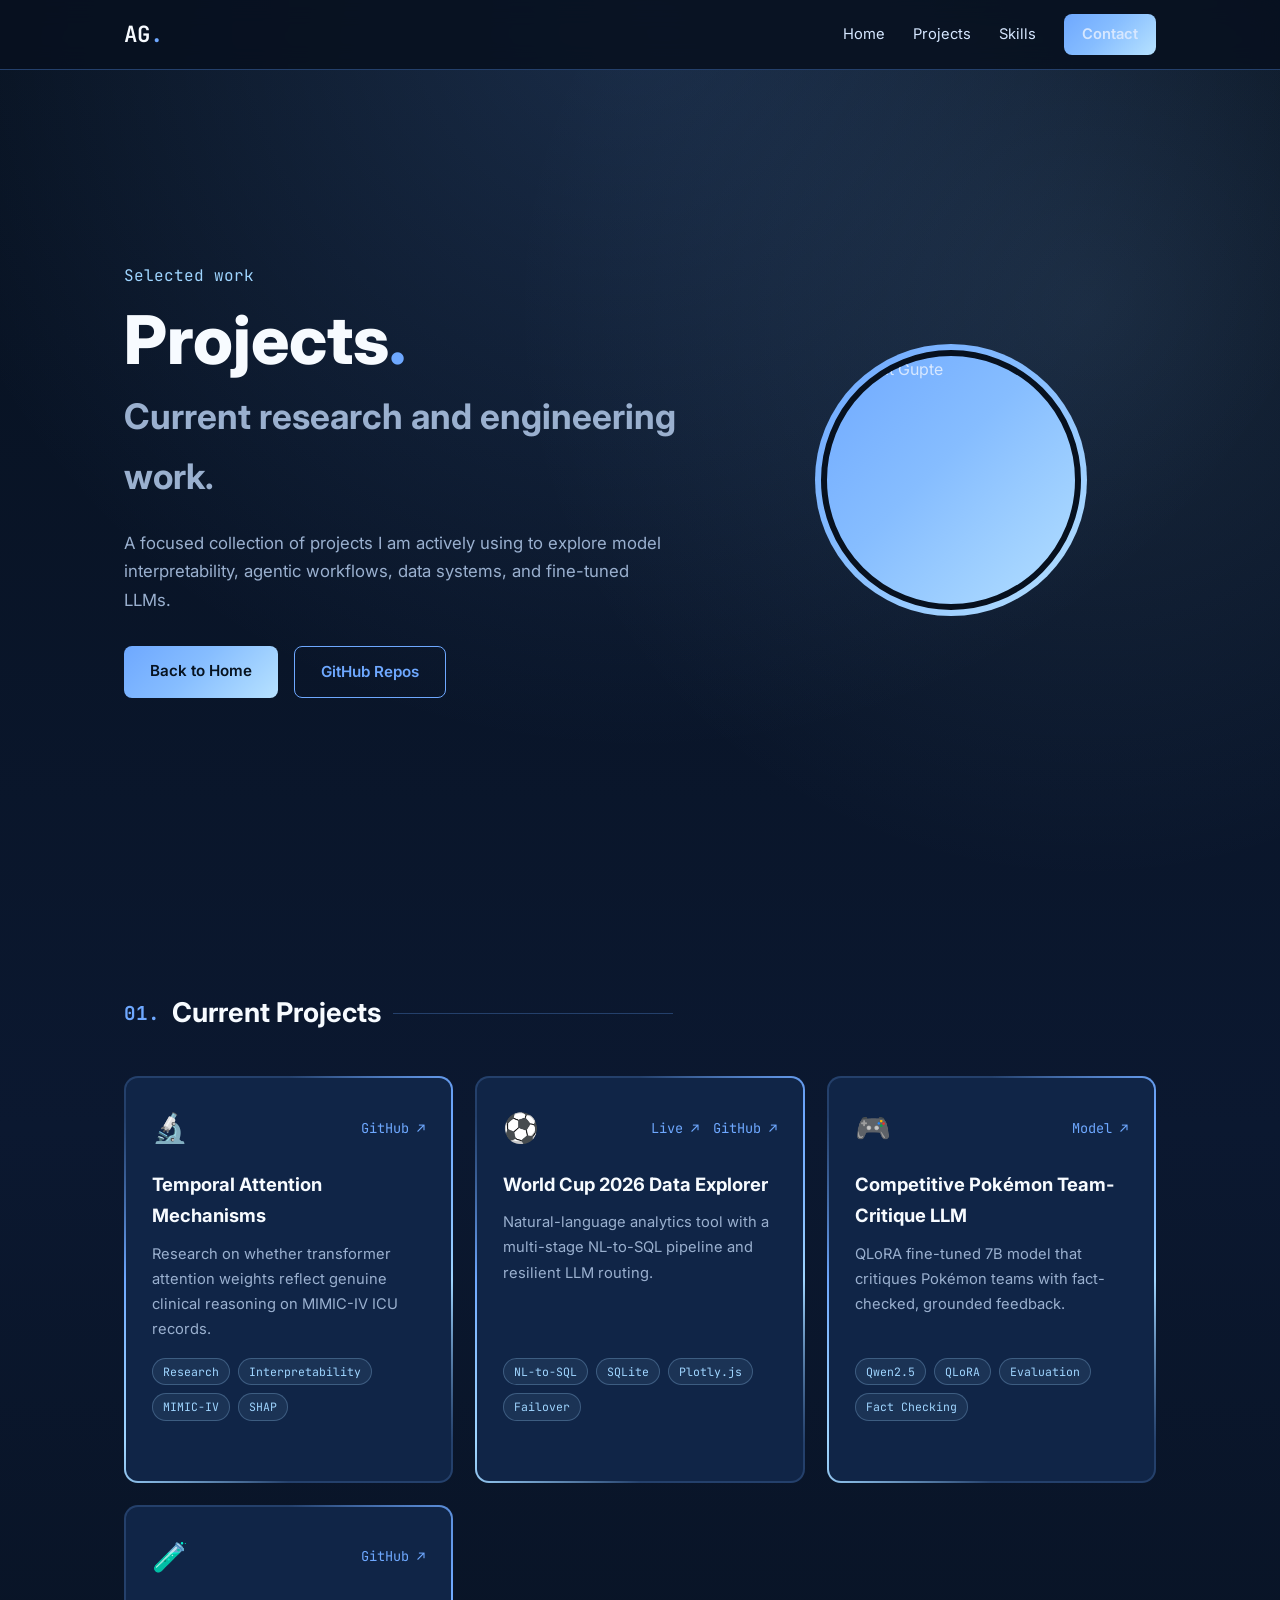
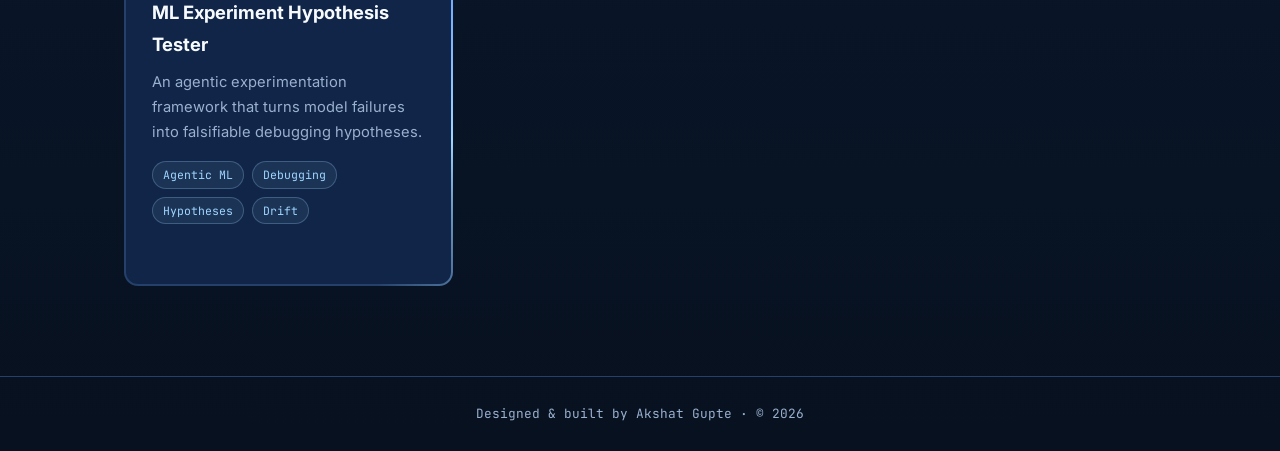
==== projects.html @ 4d01408e "update" ====
<!DOCTYPE html>
<html lang="en">
<head>
  <meta charset="UTF-8" />
  <meta name="viewport" content="width=device-width, initial-scale=1.0" />
  <title>Akshat Gupte — Projects</title>
  <meta name="description" content="Selected projects by Akshat Gupte — research, agentic systems, data exploration, and fine-tuned LLMs." />
  <link rel="preconnect" href="https://fonts.googleapis.com" />
  <link rel="preconnect" href="https://fonts.gstatic.com" crossorigin />
  <link href="https://fonts.googleapis.com/css2?family=Inter:wght@400;500;600;700;800&family=JetBrains+Mono:wght@400;600&display=swap" rel="stylesheet" />
  <link rel="stylesheet" href="styles.css" />
</head>
<body>

  <header class="nav">
    <div class="nav-inner">
      <a href="index.html" class="logo">AG<span class="accent">.</span></a>
      <nav class="nav-links">
        <a href="index.html">Home</a>
        <a href="#top">Projects</a>
        <a href="index.html#skills">Skills</a>
        <a href="index.html#contact" class="btn btn-small">Contact</a>
      </nav>
      <button class="nav-toggle" aria-label="Toggle menu">☰</button>
    </div>
  </header>

  <section class="hero" id="top">
    <div class="container hero-grid">
      <div class="hero-text">
        <p class="eyebrow">Selected work</p>
        <h1>Projects<span class="accent">.</span></h1>
        <h2 class="hero-sub">Current research and engineering work.</h2>
        <p class="hero-desc">
          A focused collection of projects I am actively using to explore model
          interpretability, agentic workflows, data systems, and fine-tuned LLMs.
        </p>
        <div class="hero-cta">
          <a href="index.html" class="btn">Back to Home</a>
          <a href="https://github.com/AkshatGupte?tab=repositories" class="btn btn-outline" target="_blank" rel="noopener">GitHub Repos</a>
        </div>
      </div>
      <div class="hero-visual">
        <div class="avatar-ring">
          <img src="https://avatars.githubusercontent.com/u/167355858?v=4" alt="Akshat Gupte" class="avatar" />
        </div>
      </div>
    </div>
  </section>

  <section class="section">
    <div class="container">
      <h2 class="section-title"><span class="accent">01.</span> Current Projects</h2>
      <div class="projects-grid">

        <article class="project-card featured" data-project="temporal" tabindex="0">
          <div class="project-top">
            <span class="folder-icon">🔬</span>
            <div class="project-links">
              <a href="https://github.com/AkshatGupte/Research_Temporal_Mechanisms" target="_blank" rel="noopener">GitHub ↗</a>
            </div>
          </div>
          <h3>Temporal Attention Mechanisms</h3>
          <p>Research on whether transformer attention weights reflect genuine clinical reasoning on MIMIC-IV ICU records.</p>
          <ul class="tags">
            <li>Research</li><li>Interpretability</li><li>MIMIC-IV</li><li>SHAP</li>
          </ul>
        </article>

        <article class="project-card featured" data-project="worldcup2026" tabindex="0">
          <div class="project-top">
            <span class="folder-icon">⚽</span>
            <div class="project-links">
              <a href="https://world-cup-data-explorer.vercel.app/" target="_blank" rel="noopener">Live ↗</a>
              <a href="https://github.com/AkshatGupte/WorldCup-DataExplorer" target="_blank" rel="noopener">GitHub ↗</a>
            </div>
          </div>
          <h3>World Cup 2026 Data Explorer</h3>
          <p>Natural-language analytics tool with a multi-stage NL-to-SQL pipeline and resilient LLM routing.</p>
          <ul class="tags">
            <li>NL-to-SQL</li><li>SQLite</li><li>Plotly.js</li><li>Failover</li>
          </ul>
        </article>

        <article class="project-card featured" data-project="pokemon" tabindex="0">
          <div class="project-top">
            <span class="folder-icon">🎮</span>
            <div class="project-links">
              <a href="https://huggingface.co/Rendred/vgc-critique-qlora" target="_blank" rel="noopener">Model ↗</a>
            </div>
          </div>
          <h3>Competitive Pokémon Team-Critique LLM</h3>
          <p>QLoRA fine-tuned 7B model that critiques Pokémon teams with fact-checked, grounded feedback.</p>
          <ul class="tags">
            <li>Qwen2.5</li><li>QLoRA</li><li>Evaluation</li><li>Fact Checking</li>
          </ul>
        </article>

        <article class="project-card" data-project="mltester" tabindex="0">
          <div class="project-top">
            <span class="folder-icon">🧪</span>
            <div class="project-links">
              <a href="https://github.com/AkshatGupte/ML-Experiment-Tester" target="_blank" rel="noopener">GitHub ↗</a>
            </div>
          </div>
          <h3>ML Experiment Hypothesis Tester</h3>
          <p>An agentic experimentation framework that turns model failures into falsifiable debugging hypotheses.</p>
          <ul class="tags">
            <li>Agentic ML</li><li>Debugging</li><li>Hypotheses</li><li>Drift</li>
          </ul>
        </article>

      </div>
    </div>
  </section>

  <div class="modal-overlay" id="project-modal" hidden>
    <div class="modal" role="dialog" aria-modal="true" aria-labelledby="modal-title">
      <button class="modal-close" aria-label="Close">&times;</button>
      <div class="modal-header">
        <span class="modal-icon"></span>
        <h3 id="modal-title" class="modal-title"></h3>
      </div>
      <p class="modal-desc"></p>
      <h4 class="modal-subhead">Key Highlights</h4>
      <ul class="modal-features"></ul>
      <ul class="tags modal-tags"></ul>
      <div class="modal-actions"></div>
    </div>
  </div>

  <footer class="footer">
    <p>Designed &amp; built by Akshat Gupte · © <span id="year"></span></p>
  </footer>

  <script src="script.js"></script>
</body>
</html>
---- styles.css ----
/* ===== Base ===== */
:root {
  --bg: #07111f;
  --bg-alt: #0c1a33;
  --card: #102547;
  --border: #24406b;
  --text: #d6e7ff;
  --text-dim: #9ab0cf;
  --heading: #f7fbff;
  --accent: #6ea8ff;
  --accent-2: #9fd5ff;
  --grad: linear-gradient(135deg, #6ea8ff 0%, #86bdff 45%, #b7e2ff 100%);
  --mono: "JetBrains Mono", monospace;
}

* { margin: 0; padding: 0; box-sizing: border-box; }

html { scroll-behavior: smooth; }

body {
  font-family: "Inter", system-ui, sans-serif;
  background:
    radial-gradient(circle at top, rgba(110, 168, 255, 0.18), transparent 35%),
    radial-gradient(circle at 85% 15%, rgba(159, 213, 255, 0.1), transparent 28%),
    linear-gradient(180deg, #07111f 0%, #0b1830 55%, #07111f 100%);
  color: var(--text);
  line-height: 1.7;
  -webkit-font-smoothing: antialiased;
}

.container { max-width: 1080px; margin: 0 auto; padding: 0 24px; }
.accent { color: var(--accent); }
.center { text-align: center; margin-top: 40px; }
a { color: var(--accent); text-decoration: none; }

/* ===== Nav ===== */
.nav {
  position: fixed; top: 0; left: 0; right: 0; z-index: 100;
  background: rgba(7, 17, 31, 0.88);
  backdrop-filter: blur(12px);
  border-bottom: 1px solid var(--border);
}
.nav-inner {
  max-width: 1080px; margin: 0 auto; padding: 14px 24px;
  display: flex; align-items: center; justify-content: space-between;
}
.logo {
  font-family: var(--mono); font-weight: 600; font-size: 1.4rem;
  color: var(--heading);
}
.nav-links { display: flex; align-items: center; gap: 28px; }
.nav-links a { color: var(--text); font-size: 0.92rem; transition: color .2s; }
.nav-links a:hover { color: var(--accent); }
.nav-toggle { display: none; background: none; border: none; color: var(--heading); font-size: 1.5rem; cursor: pointer; }

/* ===== Buttons ===== */
.btn {
  display: inline-block; padding: 12px 26px; border-radius: 8px;
  background: var(--grad); color: #06121f; font-weight: 600; font-size: 0.95rem;
  transition: transform .2s, box-shadow .2s;
}
.btn:hover { transform: translateY(-2px); box-shadow: 0 8px 24px rgba(79, 140, 255, 0.35); }
.btn-outline { background: transparent; border: 1.5px solid var(--accent); color: var(--accent); }
.btn-outline:hover { box-shadow: 0 8px 24px rgba(79, 140, 255, 0.2); }
.btn-small { padding: 8px 18px !important; font-size: 0.85rem; }
.btn-big { padding: 15px 40px; font-size: 1.05rem; }

/* ===== Hero ===== */
.hero { min-height: 100vh; display: flex; align-items: center; padding: 120px 0 60px; }
.hero-grid {
  display: grid; grid-template-columns: 1.4fr 1fr; gap: 48px; align-items: center;
}
.eyebrow { font-family: var(--mono); color: var(--accent-2); margin-bottom: 14px; }
.hero h1 {
  font-size: clamp(2.6rem, 6vw, 4.2rem); font-weight: 800; color: var(--heading);
  line-height: 1.1;
}
.hero-sub {
  font-size: clamp(1.4rem, 3.5vw, 2.2rem); font-weight: 700; color: var(--text-dim);
  margin: 10px 0 22px;
}
.hero-desc { max-width: 540px; color: var(--text-dim); font-size: 1.05rem; }
.hero-cta { display: flex; gap: 16px; margin-top: 32px; flex-wrap: wrap; }
.hero-socials { display: flex; gap: 20px; margin-top: 34px; align-items: center; }
.hero-socials a { color: var(--text-dim); transition: color .2s, transform .2s; }
.hero-socials a:hover { color: var(--accent); transform: translateY(-2px); }

.hero-visual { display: flex; justify-content: center; }
.avatar-ring {
  padding: 6px; border-radius: 50%; background: var(--grad);
  animation: float 5s ease-in-out infinite;
}
.avatar {
  width: 260px; height: 260px; border-radius: 50%; display: block;
  border: 6px solid var(--bg); object-fit: cover;
}
@keyframes float {
  0%, 100% { transform: translateY(0); }
  50% { transform: translateY(-12px); }
}

/* ===== Sections ===== */
.section { padding: 90px 0; }
.section-title {
  font-size: 1.7rem; font-weight: 700; color: var(--heading);
  display: flex; align-items: center; gap: 12px; margin-bottom: 40px;
}
.section-title .accent { font-family: var(--mono); font-size: 1.2rem; }
.section-title::after {
  content: ""; flex: 1; max-width: 280px; height: 1px; background: var(--border);
}
.section-title.centered { justify-content: center; }
.section-title.centered::after { display: none; }

/* ===== About ===== */
.about-text { max-width: 680px; }
.about-text p { margin-bottom: 16px; }
.tech-list {
  display: grid; grid-template-columns: repeat(2, 1fr); gap: 8px;
  list-style: none; margin-top: 10px; font-family: var(--mono); font-size: 0.88rem;
}
.tech-list li::before { content: "▹ "; color: var(--accent-2); }
/* Animated rotating gradient borders for all boxes */
@property --angle {
  syntax: "<angle>";
  initial-value: 0deg;
  inherits: false;
}

.project-card, .skill-group, .stat-card, .modal {
  border: 2px solid transparent;
  background:
    /* card surface */
    linear-gradient(var(--card), var(--card)) padding-box,
    /* rotating gradient "comet" */
    conic-gradient(from var(--angle),
      transparent 0deg,
      var(--accent) 55deg,
      var(--accent-2) 105deg,
      transparent 155deg) border-box,
    /* dim base border underneath the comet */
    linear-gradient(var(--border), var(--border)) border-box;
  animation: border-spin 5s linear infinite;
}

@keyframes border-spin {
  to { --angle: 360deg; }
}

/* Desynchronize the comets so cards don't rotate in lockstep */
.projects-grid > :nth-child(3n+2), .skills-grid > :nth-child(2), .stats-grid > :nth-child(2) { animation-delay: -1.7s; }
.projects-grid > :nth-child(3n), .skills-grid > :nth-child(3), .stats-grid > :nth-child(3) { animation-delay: -3.4s; }
.projects-grid > :nth-child(4n+1) { animation-delay: -2.5s; }
.stats-grid > :nth-child(4) { animation-delay: -4.2s; }

@media (prefers-reduced-motion: reduce) {
  .project-card, .skill-group, .stat-card, .modal { animation: none; }
}

/* ===== Projects ===== */
.projects-grid {
  display: grid; grid-template-columns: repeat(auto-fill, minmax(300px, 1fr)); gap: 22px;
}
.project-card {
  border-radius: 14px;
  padding: 26px; display: flex; flex-direction: column;
  transition: transform .25s, box-shadow .25s, background .25s;
  cursor: pointer;
}
.project-card:hover, .project-card:focus-visible {
  transform: translateY(-6px);
  box-shadow: 0 16px 40px rgba(0, 0, 0, 0.42), 0 0 24px rgba(110, 168, 255, 0.24);
  animation-duration: 1.6s; /* comet speeds up on hover */
  outline: none;
}
.project-card:active { transform: translateY(-2px) scale(0.97); transition-duration: .1s; }
.project-card::after {
  content: "Click for details →";
  font-family: var(--mono); font-size: 0.72rem; color: var(--accent);
  margin-top: 14px; opacity: 0; transform: translateY(4px);
  transition: opacity .25s, transform .25s;
}
.project-card:hover::after, .project-card:focus-visible::after { opacity: 1; transform: none; }
/* Featured cards get twin comets chasing each other */
.project-card.featured {
  background:
    linear-gradient(var(--card), var(--card)) padding-box,
    conic-gradient(from var(--angle),
      transparent 0deg,
      var(--accent) 45deg,
      var(--accent-2) 90deg,
      transparent 135deg,
      transparent 180deg,
      var(--accent-2) 225deg,
      var(--accent) 270deg,
      transparent 315deg) border-box,
    linear-gradient(var(--border), var(--border)) border-box;
}
.project-top { display: flex; justify-content: space-between; align-items: center; margin-bottom: 16px; }
.folder-icon { font-size: 1.8rem; }
.project-links { display: flex; gap: 14px; font-size: 0.85rem; font-family: var(--mono); }
.project-card h3 { color: var(--heading); font-size: 1.15rem; margin-bottom: 10px; }
.project-card p { font-size: 0.92rem; color: var(--text-dim); flex: 1; }

.tags {
  list-style: none; display: flex; flex-wrap: wrap; gap: 8px; margin-top: 16px;
}
.tags li {
  font-family: var(--mono); font-size: 0.72rem; color: var(--accent-2);
  background: rgba(159, 213, 255, 0.08); border: 1px solid rgba(159, 213, 255, 0.26);
  padding: 3px 10px; border-radius: 999px;
}
.tags.big li { font-size: 0.82rem; padding: 5px 14px; }

/* ===== Skills ===== */
.skills-grid { display: grid; grid-template-columns: repeat(auto-fit, minmax(280px, 1fr)); gap: 22px; }
.skill-group { border-radius: 14px; padding: 26px; }
.skill-group h3 { color: var(--heading); margin-bottom: 16px; font-size: 1.05rem; }

/* ===== Stats ===== */
.stats-grid { display: grid; grid-template-columns: repeat(auto-fit, minmax(200px, 1fr)); gap: 22px; }
.stat-card {
  border-radius: 14px;
  padding: 34px 20px; text-align: center; display: flex; flex-direction: column; gap: 6px;
}
.stat-num {
  font-family: var(--mono); font-size: 2.6rem; font-weight: 600;
  background: var(--grad); -webkit-background-clip: text; background-clip: text; color: transparent;
}
.stat-label { color: var(--text-dim); font-size: 0.9rem; }

/* ===== Contact / Footer ===== */
.contact-desc { max-width: 520px; margin: 0 auto 34px; color: var(--text-dim); }
.contact-socials { justify-content: center; margin-top: 30px; color: var(--text-dim); }
.footer {
  border-top: 1px solid var(--border); padding: 26px; text-align: center;
  font-family: var(--mono); font-size: 0.8rem; color: var(--text-dim);
}

/* ===== Project Modal ===== */
.modal-overlay {
  position: fixed; inset: 0; z-index: 200;
  display: flex; align-items: center; justify-content: center;
  background: rgba(4, 12, 25, 0.78); backdrop-filter: blur(6px);
  padding: 24px;
  animation: overlay-in .25s ease;
}
.modal-overlay[hidden] { display: none; }
.modal-overlay.closing { animation: overlay-out .2s ease forwards; }

.modal {
  position: relative; border-radius: 18px;
  max-width: 640px; width: 100%; max-height: 85vh; overflow-y: auto;
  padding: 36px;
  box-shadow: 0 30px 80px rgba(0, 0, 0, 0.6);
  animation: modal-in .35s cubic-bezier(0.22, 1.2, 0.36, 1), border-spin 5s linear infinite;
}
.modal-overlay.closing .modal { animation: modal-out .2s ease forwards, border-spin 5s linear infinite; }

@keyframes overlay-in { from { opacity: 0; } to { opacity: 1; } }
@keyframes overlay-out { from { opacity: 1; } to { opacity: 0; } }
@keyframes modal-in {
  from { opacity: 0; transform: translateY(36px) scale(0.94); }
  to { opacity: 1; transform: none; }
}
@keyframes modal-out {
  from { opacity: 1; transform: none; }
  to { opacity: 0; transform: translateY(24px) scale(0.96); }
}

.modal-close {
  position: absolute; top: 16px; right: 18px;
  background: none; border: none; color: var(--text-dim);
  font-size: 1.9rem; line-height: 1; cursor: pointer;
  transition: color .2s, transform .2s;
}
.modal-close:hover { color: var(--heading); transform: rotate(90deg); }

.modal-header { display: flex; align-items: center; gap: 16px; margin-bottom: 18px; }
.modal-icon { font-size: 2.4rem; }
.modal-title { color: var(--heading); font-size: 1.5rem; }
.modal-desc { color: var(--text); margin-bottom: 20px; }
.modal-subhead {
  color: var(--heading); font-size: 0.95rem; margin-bottom: 10px;
  font-family: var(--mono);
}
.modal-features { list-style: none; margin-bottom: 22px; }
.modal-features li { padding: 5px 0; font-size: 0.93rem; color: var(--text-dim); }
.modal-features li::before { content: "▹ "; color: var(--accent-2); }
.modal-tags { margin: 0 0 26px; }
.modal-actions { display: flex; gap: 14px; flex-wrap: wrap; }

body.modal-open { overflow: hidden; }

/* ===== Reveal animation ===== */
.reveal { opacity: 0; transform: translateY(28px); transition: opacity .6s ease, transform .6s ease; }
.reveal.visible { opacity: 1; transform: none; }

/* ===== Responsive ===== */
@media (max-width: 860px) {
  .hero-grid { grid-template-columns: 1fr; text-align: center; }
  .hero-visual { order: -1; }
  .avatar { width: 180px; height: 180px; }
  .hero-desc { margin: 0 auto; }
  .hero-cta, .hero-socials { justify-content: center; }
  .nav-links {
    display: none; position: absolute; top: 100%; left: 0; right: 0;
    flex-direction: column; background: var(--bg-alt); padding: 20px;
    border-bottom: 1px solid var(--border);
  }
  .nav-links.open { display: flex; }
  .nav-toggle { display: block; }
}
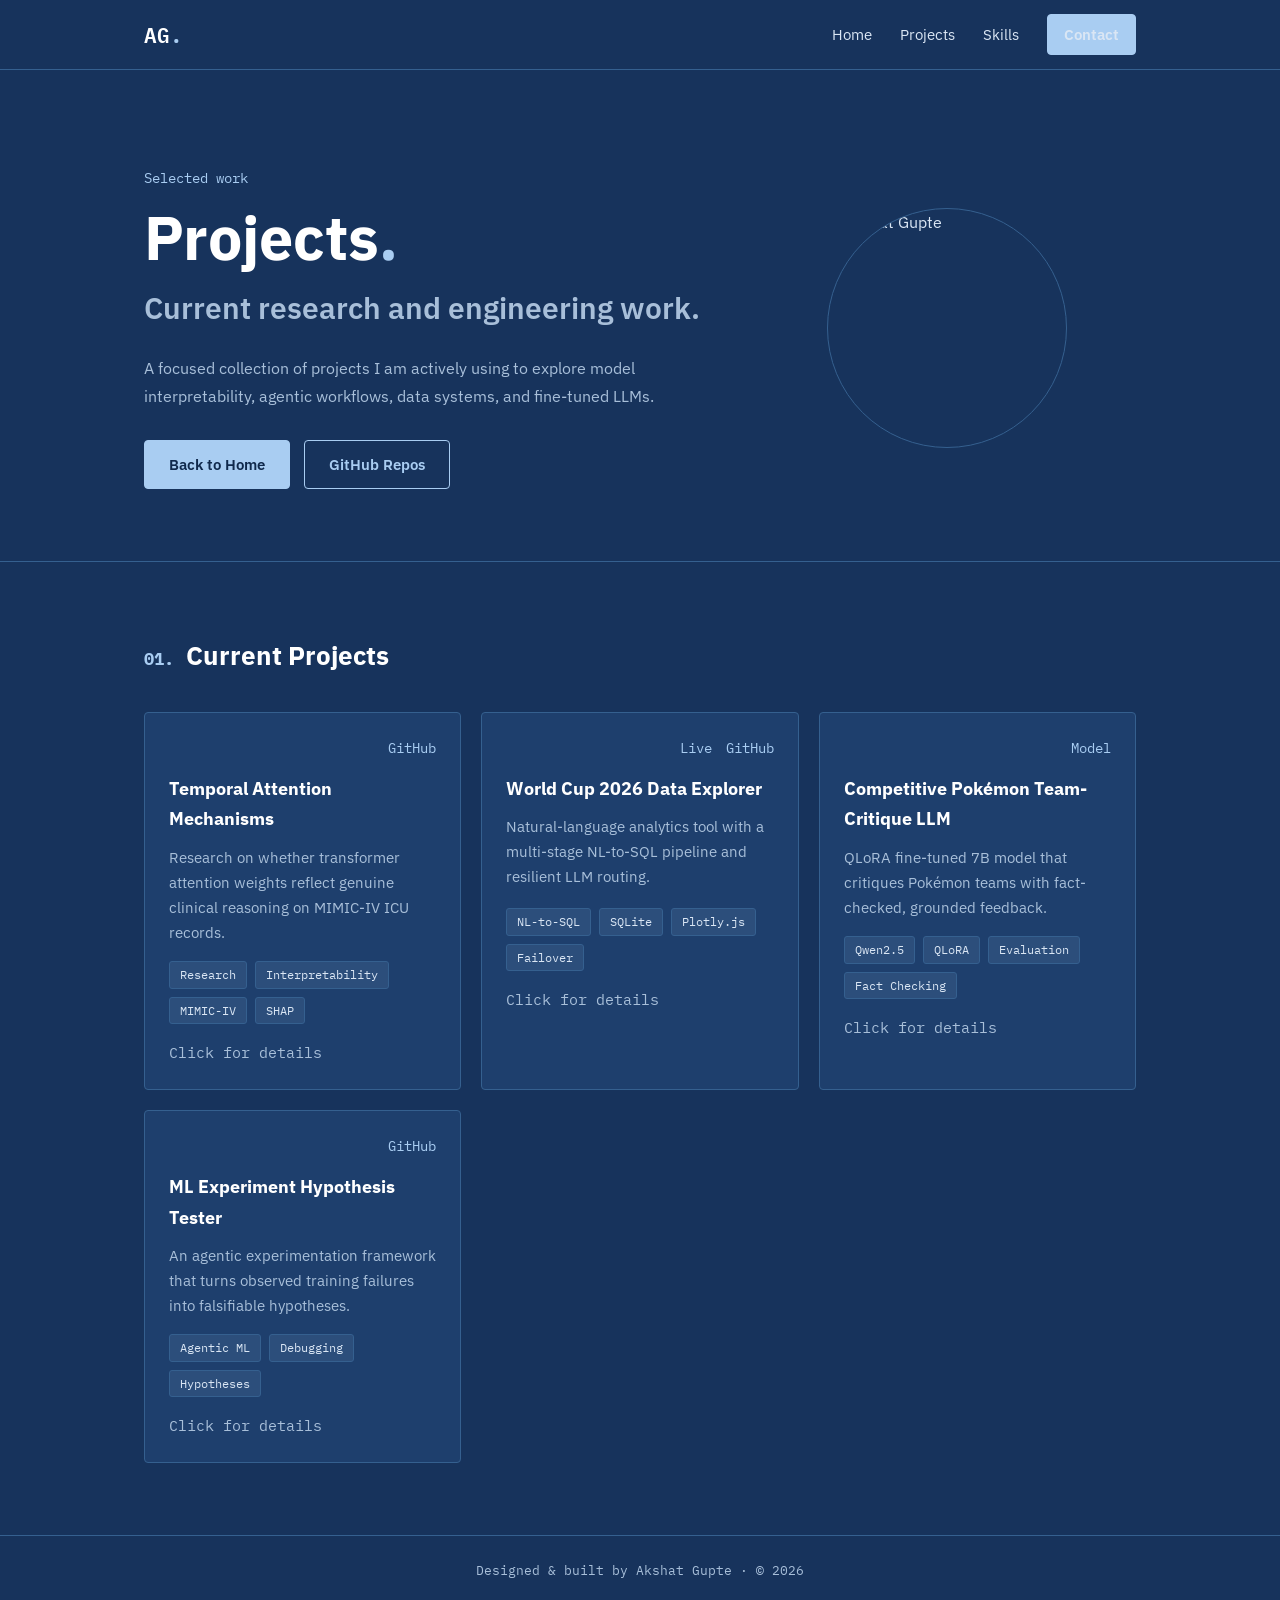
==== commit 527c2692: "update" ====
--- a/projects.html
+++ b/projects.html
@@ -3,11 +3,11 @@
 <head>
   <meta charset="UTF-8" />
   <meta name="viewport" content="width=device-width, initial-scale=1.0" />
-  <title>Akshat Gupte — Projects</title>
-  <meta name="description" content="Selected projects by Akshat Gupte — research, agentic systems, data exploration, and fine-tuned LLMs." />
+  <title>Akshat Gupte | Projects</title>
+  <meta name="description" content="Selected projects by Akshat Gupte, covering interpretability research, agentic systems, data exploration, and fine-tuned LLMs." />
   <link rel="preconnect" href="https://fonts.googleapis.com" />
   <link rel="preconnect" href="https://fonts.gstatic.com" crossorigin />
-  <link href="https://fonts.googleapis.com/css2?family=Inter:wght@400;500;600;700;800&family=JetBrains+Mono:wght@400;600&display=swap" rel="stylesheet" />
+  <link href="https://fonts.googleapis.com/css2?family=IBM+Plex+Sans:wght@400;500;600;700&family=IBM+Plex+Mono:wght@400;600&display=swap" rel="stylesheet" />
   <link rel="stylesheet" href="styles.css" />
 </head>
 <body>
@@ -41,9 +41,7 @@
         </div>
       </div>
       <div class="hero-visual">
-        <div class="avatar-ring">
-          <img src="https://avatars.githubusercontent.com/u/167355858?v=4" alt="Akshat Gupte" class="avatar" />
-        </div>
+        <img src="https://avatars.githubusercontent.com/u/167355858?v=4" alt="Akshat Gupte" class="avatar" />
       </div>
     </div>
   </section>
@@ -53,11 +51,10 @@
       <h2 class="section-title"><span class="accent">01.</span> Current Projects</h2>
       <div class="projects-grid">
 
-        <article class="project-card featured" data-project="temporal" tabindex="0">
+        <article class="project-card" data-project="temporal" tabindex="0">
           <div class="project-top">
-            <span class="folder-icon">🔬</span>
             <div class="project-links">
-              <a href="https://github.com/AkshatGupte/Research_Temporal_Mechanisms" target="_blank" rel="noopener">GitHub ↗</a>
+              <a href="https://github.com/AkshatGupte/Research_Temporal_Mechanisms" target="_blank" rel="noopener">GitHub</a>
             </div>
           </div>
           <h3>Temporal Attention Mechanisms</h3>
@@ -65,14 +62,14 @@
           <ul class="tags">
             <li>Research</li><li>Interpretability</li><li>MIMIC-IV</li><li>SHAP</li>
           </ul>
+          <p class="card-hint">Click for details</p>
         </article>
 
-        <article class="project-card featured" data-project="worldcup2026" tabindex="0">
+        <article class="project-card" data-project="worldcup2026" tabindex="0">
           <div class="project-top">
-            <span class="folder-icon">⚽</span>
             <div class="project-links">
-              <a href="https://world-cup-data-explorer.vercel.app/" target="_blank" rel="noopener">Live ↗</a>
-              <a href="https://github.com/AkshatGupte/WorldCup-DataExplorer" target="_blank" rel="noopener">GitHub ↗</a>
+              <a href="https://world-cup-data-explorer.vercel.app/" target="_blank" rel="noopener">Live</a>
+              <a href="https://github.com/AkshatGupte/WorldCup-DataExplorer" target="_blank" rel="noopener">GitHub</a>
             </div>
           </div>
           <h3>World Cup 2026 Data Explorer</h3>
@@ -80,13 +77,13 @@
           <ul class="tags">
             <li>NL-to-SQL</li><li>SQLite</li><li>Plotly.js</li><li>Failover</li>
           </ul>
+          <p class="card-hint">Click for details</p>
         </article>
 
-        <article class="project-card featured" data-project="pokemon" tabindex="0">
+        <article class="project-card" data-project="pokemon" tabindex="0">
           <div class="project-top">
-            <span class="folder-icon">🎮</span>
             <div class="project-links">
-              <a href="https://huggingface.co/Rendred/vgc-critique-qlora" target="_blank" rel="noopener">Model ↗</a>
+              <a href="https://huggingface.co/Rendred/vgc-critique-qlora" target="_blank" rel="noopener">Model</a>
             </div>
           </div>
           <h3>Competitive Pokémon Team-Critique LLM</h3>
@@ -94,20 +91,21 @@
           <ul class="tags">
             <li>Qwen2.5</li><li>QLoRA</li><li>Evaluation</li><li>Fact Checking</li>
           </ul>
+          <p class="card-hint">Click for details</p>
         </article>
 
         <article class="project-card" data-project="mltester" tabindex="0">
           <div class="project-top">
-            <span class="folder-icon">🧪</span>
             <div class="project-links">
-              <a href="https://github.com/AkshatGupte/ML-Experiment-Tester" target="_blank" rel="noopener">GitHub ↗</a>
+              <a href="https://github.com/AkshatGupte/ML-Experiment-Tester" target="_blank" rel="noopener">GitHub</a>
             </div>
           </div>
           <h3>ML Experiment Hypothesis Tester</h3>
-          <p>An agentic experimentation framework that turns model failures into falsifiable debugging hypotheses.</p>
+          <p>An agentic experimentation framework that turns observed training failures into falsifiable hypotheses.</p>
           <ul class="tags">
-            <li>Agentic ML</li><li>Debugging</li><li>Hypotheses</li><li>Drift</li>
+            <li>Agentic ML</li><li>Debugging</li><li>Hypotheses</li>
           </ul>
+          <p class="card-hint">Click for details</p>
         </article>
 
       </div>
@@ -117,10 +115,7 @@
   <div class="modal-overlay" id="project-modal" hidden>
     <div class="modal" role="dialog" aria-modal="true" aria-labelledby="modal-title">
       <button class="modal-close" aria-label="Close">&times;</button>
-      <div class="modal-header">
-        <span class="modal-icon"></span>
-        <h3 id="modal-title" class="modal-title"></h3>
-      </div>
+      <h3 id="modal-title" class="modal-title"></h3>
       <p class="modal-desc"></p>
       <h4 class="modal-subhead">Key Highlights</h4>
       <ul class="modal-features"></ul>
--- a/styles.css
+++ b/styles.css
@@ -1,116 +1,97 @@
 /* ===== Base ===== */
 :root {
-  --bg: #07111f;
-  --bg-alt: #0c1a33;
-  --card: #102547;
-  --border: #24406b;
-  --text: #d6e7ff;
-  --text-dim: #9ab0cf;
-  --heading: #f7fbff;
-  --accent: #6ea8ff;
-  --accent-2: #9fd5ff;
-  --grad: linear-gradient(135deg, #6ea8ff 0%, #86bdff 45%, #b7e2ff 100%);
-  --mono: "JetBrains Mono", monospace;
+  --bg: #17335c;
+  --bg-alt: #1b3a68;
+  --card: #1e3f6d;
+  --border: #35608f;
+  --text: #dae6f4;
+  --text-dim: #a8bfd9;
+  --heading: #ffffff;
+  --accent: #a9cdf2;
+  --mono: "IBM Plex Mono", monospace;
 }
 
 * { margin: 0; padding: 0; box-sizing: border-box; }
 
-html { scroll-behavior: smooth; }
-
 body {
-  font-family: "Inter", system-ui, sans-serif;
-  background:
-    radial-gradient(circle at top, rgba(110, 168, 255, 0.18), transparent 35%),
-    radial-gradient(circle at 85% 15%, rgba(159, 213, 255, 0.1), transparent 28%),
-    linear-gradient(180deg, #07111f 0%, #0b1830 55%, #07111f 100%);
+  font-family: "IBM Plex Sans", system-ui, sans-serif;
+  background: var(--bg);
   color: var(--text);
   line-height: 1.7;
   -webkit-font-smoothing: antialiased;
 }
 
-.container { max-width: 1080px; margin: 0 auto; padding: 0 24px; }
+.container { max-width: 1040px; margin: 0 auto; padding: 0 24px; }
 .accent { color: var(--accent); }
 .center { text-align: center; margin-top: 40px; }
 a { color: var(--accent); text-decoration: none; }
+a:hover { text-decoration: underline; }
 
 /* ===== Nav ===== */
 .nav {
-  position: fixed; top: 0; left: 0; right: 0; z-index: 100;
-  background: rgba(7, 17, 31, 0.88);
-  backdrop-filter: blur(12px);
+  position: sticky; top: 0; z-index: 100;
+  background: var(--bg);
   border-bottom: 1px solid var(--border);
 }
 .nav-inner {
-  max-width: 1080px; margin: 0 auto; padding: 14px 24px;
+  max-width: 1040px; margin: 0 auto; padding: 14px 24px;
   display: flex; align-items: center; justify-content: space-between;
 }
 .logo {
-  font-family: var(--mono); font-weight: 600; font-size: 1.4rem;
+  font-family: var(--mono); font-weight: 600; font-size: 1.3rem;
   color: var(--heading);
 }
+.logo:hover { text-decoration: none; }
 .nav-links { display: flex; align-items: center; gap: 28px; }
-.nav-links a { color: var(--text); font-size: 0.92rem; transition: color .2s; }
-.nav-links a:hover { color: var(--accent); }
+.nav-links a { color: var(--text); font-size: 0.92rem; }
 .nav-toggle { display: none; background: none; border: none; color: var(--heading); font-size: 1.5rem; cursor: pointer; }
 
 /* ===== Buttons ===== */
 .btn {
-  display: inline-block; padding: 12px 26px; border-radius: 8px;
-  background: var(--grad); color: #06121f; font-weight: 600; font-size: 0.95rem;
-  transition: transform .2s, box-shadow .2s;
-}
-.btn:hover { transform: translateY(-2px); box-shadow: 0 8px 24px rgba(79, 140, 255, 0.35); }
-.btn-outline { background: transparent; border: 1.5px solid var(--accent); color: var(--accent); }
-.btn-outline:hover { box-shadow: 0 8px 24px rgba(79, 140, 255, 0.2); }
-.btn-small { padding: 8px 18px !important; font-size: 0.85rem; }
-.btn-big { padding: 15px 40px; font-size: 1.05rem; }
+  display: inline-block; padding: 11px 24px; border-radius: 4px;
+  background: var(--accent); color: #10294c; font-weight: 600; font-size: 0.95rem;
+  border: 1px solid var(--accent);
+}
+.btn:hover { background: #c2dcf7; border-color: #c2dcf7; text-decoration: none; }
+.btn-outline { background: transparent; color: var(--accent); }
+.btn-outline:hover { background: rgba(169, 205, 242, 0.12); border-color: var(--accent); }
+.btn-small { padding: 7px 16px !important; font-size: 0.85rem; }
+.btn-big { padding: 14px 36px; font-size: 1.02rem; }
 
 /* ===== Hero ===== */
-.hero { min-height: 100vh; display: flex; align-items: center; padding: 120px 0 60px; }
+.hero { padding: 96px 0 72px; }
 .hero-grid {
-  display: grid; grid-template-columns: 1.4fr 1fr; gap: 48px; align-items: center;
-}
-.eyebrow { font-family: var(--mono); color: var(--accent-2); margin-bottom: 14px; }
+  display: grid; grid-template-columns: 1.5fr 1fr; gap: 48px; align-items: center;
+}
+.eyebrow { font-family: var(--mono); color: var(--accent); margin-bottom: 12px; font-size: 0.9rem; }
 .hero h1 {
-  font-size: clamp(2.6rem, 6vw, 4.2rem); font-weight: 800; color: var(--heading);
-  line-height: 1.1;
+  font-size: clamp(2.4rem, 5.5vw, 3.8rem); font-weight: 700; color: var(--heading);
+  line-height: 1.15;
 }
 .hero-sub {
-  font-size: clamp(1.4rem, 3.5vw, 2.2rem); font-weight: 700; color: var(--text-dim);
-  margin: 10px 0 22px;
-}
-.hero-desc { max-width: 540px; color: var(--text-dim); font-size: 1.05rem; }
-.hero-cta { display: flex; gap: 16px; margin-top: 32px; flex-wrap: wrap; }
-.hero-socials { display: flex; gap: 20px; margin-top: 34px; align-items: center; }
-.hero-socials a { color: var(--text-dim); transition: color .2s, transform .2s; }
-.hero-socials a:hover { color: var(--accent); transform: translateY(-2px); }
+  font-size: clamp(1.3rem, 3vw, 1.9rem); font-weight: 600; color: var(--text-dim);
+  margin: 10px 0 20px;
+}
+.hero-desc { max-width: 540px; color: var(--text-dim); font-size: 1.02rem; }
+.hero-cta { display: flex; gap: 14px; margin-top: 30px; flex-wrap: wrap; }
+.hero-socials { display: flex; gap: 20px; margin-top: 32px; align-items: center; }
+.hero-socials a { color: var(--text-dim); }
+.hero-socials a:hover { color: var(--accent); }
 
 .hero-visual { display: flex; justify-content: center; }
-.avatar-ring {
-  padding: 6px; border-radius: 50%; background: var(--grad);
-  animation: float 5s ease-in-out infinite;
-}
 .avatar {
-  width: 260px; height: 260px; border-radius: 50%; display: block;
-  border: 6px solid var(--bg); object-fit: cover;
-}
-@keyframes float {
-  0%, 100% { transform: translateY(0); }
-  50% { transform: translateY(-12px); }
+  width: 240px; height: 240px; border-radius: 50%; display: block;
+  border: 1px solid var(--border); object-fit: cover;
 }
 
 /* ===== Sections ===== */
-.section { padding: 90px 0; }
+.section { padding: 72px 0; border-top: 1px solid var(--border); }
 .section-title {
-  font-size: 1.7rem; font-weight: 700; color: var(--heading);
-  display: flex; align-items: center; gap: 12px; margin-bottom: 40px;
-}
-.section-title .accent { font-family: var(--mono); font-size: 1.2rem; }
-.section-title::after {
-  content: ""; flex: 1; max-width: 280px; height: 1px; background: var(--border);
-}
+  font-size: 1.6rem; font-weight: 700; color: var(--heading);
+  display: flex; align-items: baseline; gap: 12px; margin-bottom: 34px;
+}
+.section-title .accent { font-family: var(--mono); font-size: 1.05rem; }
 .section-title.centered { justify-content: center; }
-.section-title.centered::after { display: none; }
 
 /* ===== About ===== */
 .about-text { max-width: 680px; }
@@ -119,121 +100,66 @@
   display: grid; grid-template-columns: repeat(2, 1fr); gap: 8px;
   list-style: none; margin-top: 10px; font-family: var(--mono); font-size: 0.88rem;
 }
-.tech-list li::before { content: "▹ "; color: var(--accent-2); }
-/* Animated rotating gradient borders for all boxes */
-@property --angle {
-  syntax: "<angle>";
-  initial-value: 0deg;
-  inherits: false;
-}
-
-.project-card, .skill-group, .stat-card, .modal {
-  border: 2px solid transparent;
-  background:
-    /* card surface */
-    linear-gradient(var(--card), var(--card)) padding-box,
-    /* rotating gradient "comet" */
-    conic-gradient(from var(--angle),
-      transparent 0deg,
-      var(--accent) 55deg,
-      var(--accent-2) 105deg,
-      transparent 155deg) border-box,
-    /* dim base border underneath the comet */
-    linear-gradient(var(--border), var(--border)) border-box;
-  animation: border-spin 5s linear infinite;
-}
-
-@keyframes border-spin {
-  to { --angle: 360deg; }
-}
-
-/* Desynchronize the comets so cards don't rotate in lockstep */
-.projects-grid > :nth-child(3n+2), .skills-grid > :nth-child(2), .stats-grid > :nth-child(2) { animation-delay: -1.7s; }
-.projects-grid > :nth-child(3n), .skills-grid > :nth-child(3), .stats-grid > :nth-child(3) { animation-delay: -3.4s; }
-.projects-grid > :nth-child(4n+1) { animation-delay: -2.5s; }
-.stats-grid > :nth-child(4) { animation-delay: -4.2s; }
-
-@media (prefers-reduced-motion: reduce) {
-  .project-card, .skill-group, .stat-card, .modal { animation: none; }
+.tech-list li::before { content: "› "; color: var(--accent); }
+
+/* ===== Cards ===== */
+.project-card, .skill-group, .stat-card {
+  background: var(--card);
+  border: 1px solid var(--border);
+  border-radius: 4px;
 }
 
 /* ===== Projects ===== */
 .projects-grid {
-  display: grid; grid-template-columns: repeat(auto-fill, minmax(300px, 1fr)); gap: 22px;
+  display: grid; grid-template-columns: repeat(auto-fill, minmax(300px, 1fr)); gap: 20px;
 }
 .project-card {
-  border-radius: 14px;
-  padding: 26px; display: flex; flex-direction: column;
-  transition: transform .25s, box-shadow .25s, background .25s;
+  padding: 24px; display: flex; flex-direction: column;
   cursor: pointer;
 }
 .project-card:hover, .project-card:focus-visible {
-  transform: translateY(-6px);
-  box-shadow: 0 16px 40px rgba(0, 0, 0, 0.42), 0 0 24px rgba(110, 168, 255, 0.24);
-  animation-duration: 1.6s; /* comet speeds up on hover */
+  border-color: var(--accent);
   outline: none;
 }
-.project-card:active { transform: translateY(-2px) scale(0.97); transition-duration: .1s; }
-.project-card::after {
-  content: "Click for details →";
+.project-top { display: flex; justify-content: flex-end; align-items: center; margin-bottom: 14px; }
+.project-links { display: flex; gap: 14px; font-size: 0.85rem; font-family: var(--mono); }
+.project-card h3 { color: var(--heading); font-size: 1.12rem; margin-bottom: 10px; }
+.project-card p { font-size: 0.92rem; color: var(--text-dim); flex: 1; }
+.card-hint {
   font-family: var(--mono); font-size: 0.72rem; color: var(--accent);
-  margin-top: 14px; opacity: 0; transform: translateY(4px);
-  transition: opacity .25s, transform .25s;
-}
-.project-card:hover::after, .project-card:focus-visible::after { opacity: 1; transform: none; }
-/* Featured cards get twin comets chasing each other */
-.project-card.featured {
-  background:
-    linear-gradient(var(--card), var(--card)) padding-box,
-    conic-gradient(from var(--angle),
-      transparent 0deg,
-      var(--accent) 45deg,
-      var(--accent-2) 90deg,
-      transparent 135deg,
-      transparent 180deg,
-      var(--accent-2) 225deg,
-      var(--accent) 270deg,
-      transparent 315deg) border-box,
-    linear-gradient(var(--border), var(--border)) border-box;
-}
-.project-top { display: flex; justify-content: space-between; align-items: center; margin-bottom: 16px; }
-.folder-icon { font-size: 1.8rem; }
-.project-links { display: flex; gap: 14px; font-size: 0.85rem; font-family: var(--mono); }
-.project-card h3 { color: var(--heading); font-size: 1.15rem; margin-bottom: 10px; }
-.project-card p { font-size: 0.92rem; color: var(--text-dim); flex: 1; }
+  margin-top: 16px; flex: 0 0 auto;
+}
 
 .tags {
   list-style: none; display: flex; flex-wrap: wrap; gap: 8px; margin-top: 16px;
 }
 .tags li {
-  font-family: var(--mono); font-size: 0.72rem; color: var(--accent-2);
-  background: rgba(159, 213, 255, 0.08); border: 1px solid rgba(159, 213, 255, 0.26);
-  padding: 3px 10px; border-radius: 999px;
-}
-.tags.big li { font-size: 0.82rem; padding: 5px 14px; }
+  font-family: var(--mono); font-size: 0.72rem; color: var(--text);
+  background: rgba(169, 205, 242, 0.1); border: 1px solid var(--border);
+  padding: 3px 10px; border-radius: 3px;
+}
+.tags.big li { font-size: 0.82rem; padding: 5px 12px; }
 
 /* ===== Skills ===== */
-.skills-grid { display: grid; grid-template-columns: repeat(auto-fit, minmax(280px, 1fr)); gap: 22px; }
-.skill-group { border-radius: 14px; padding: 26px; }
-.skill-group h3 { color: var(--heading); margin-bottom: 16px; font-size: 1.05rem; }
+.skills-grid { display: grid; grid-template-columns: repeat(auto-fit, minmax(280px, 1fr)); gap: 20px; }
+.skill-group { padding: 24px; }
+.skill-group h3 { color: var(--heading); margin-bottom: 14px; font-size: 1.02rem; }
 
 /* ===== Stats ===== */
-.stats-grid { display: grid; grid-template-columns: repeat(auto-fit, minmax(200px, 1fr)); gap: 22px; }
+.stats-grid { display: grid; grid-template-columns: repeat(auto-fit, minmax(200px, 1fr)); gap: 20px; }
 .stat-card {
-  border-radius: 14px;
-  padding: 34px 20px; text-align: center; display: flex; flex-direction: column; gap: 6px;
+  padding: 28px 20px; text-align: center; display: flex; flex-direction: column; gap: 6px;
 }
 .stat-num {
-  font-family: var(--mono); font-size: 2.6rem; font-weight: 600;
-  background: var(--grad); -webkit-background-clip: text; background-clip: text; color: transparent;
+  font-family: var(--mono); font-size: 2.3rem; font-weight: 600; color: var(--heading);
 }
 .stat-label { color: var(--text-dim); font-size: 0.9rem; }
 
 /* ===== Contact / Footer ===== */
-.contact-desc { max-width: 520px; margin: 0 auto 34px; color: var(--text-dim); }
-.contact-socials { justify-content: center; margin-top: 30px; color: var(--text-dim); }
+.contact-desc { max-width: 520px; margin: 0 auto 30px; color: var(--text-dim); }
+.contact-socials { justify-content: center; margin-top: 28px; color: var(--text-dim); }
 .footer {
-  border-top: 1px solid var(--border); padding: 26px; text-align: center;
+  border-top: 1px solid var(--border); padding: 24px; text-align: center;
   font-family: var(--mono); font-size: 0.8rem; color: var(--text-dim);
 }
 
@@ -241,44 +167,26 @@
 .modal-overlay {
   position: fixed; inset: 0; z-index: 200;
   display: flex; align-items: center; justify-content: center;
-  background: rgba(4, 12, 25, 0.78); backdrop-filter: blur(6px);
+  background: rgba(10, 26, 48, 0.85);
   padding: 24px;
-  animation: overlay-in .25s ease;
 }
 .modal-overlay[hidden] { display: none; }
-.modal-overlay.closing { animation: overlay-out .2s ease forwards; }
 
 .modal {
-  position: relative; border-radius: 18px;
+  position: relative; border-radius: 4px;
+  background: var(--card); border: 1px solid var(--border);
   max-width: 640px; width: 100%; max-height: 85vh; overflow-y: auto;
-  padding: 36px;
-  box-shadow: 0 30px 80px rgba(0, 0, 0, 0.6);
-  animation: modal-in .35s cubic-bezier(0.22, 1.2, 0.36, 1), border-spin 5s linear infinite;
-}
-.modal-overlay.closing .modal { animation: modal-out .2s ease forwards, border-spin 5s linear infinite; }
-
-@keyframes overlay-in { from { opacity: 0; } to { opacity: 1; } }
-@keyframes overlay-out { from { opacity: 1; } to { opacity: 0; } }
-@keyframes modal-in {
-  from { opacity: 0; transform: translateY(36px) scale(0.94); }
-  to { opacity: 1; transform: none; }
-}
-@keyframes modal-out {
-  from { opacity: 1; transform: none; }
-  to { opacity: 0; transform: translateY(24px) scale(0.96); }
+  padding: 32px;
 }
 
 .modal-close {
-  position: absolute; top: 16px; right: 18px;
+  position: absolute; top: 14px; right: 16px;
   background: none; border: none; color: var(--text-dim);
-  font-size: 1.9rem; line-height: 1; cursor: pointer;
-  transition: color .2s, transform .2s;
-}
-.modal-close:hover { color: var(--heading); transform: rotate(90deg); }
-
-.modal-header { display: flex; align-items: center; gap: 16px; margin-bottom: 18px; }
-.modal-icon { font-size: 2.4rem; }
-.modal-title { color: var(--heading); font-size: 1.5rem; }
+  font-size: 1.8rem; line-height: 1; cursor: pointer;
+}
+.modal-close:hover { color: var(--heading); }
+
+.modal-title { color: var(--heading); font-size: 1.4rem; margin-bottom: 16px; padding-right: 32px; }
 .modal-desc { color: var(--text); margin-bottom: 20px; }
 .modal-subhead {
   color: var(--heading); font-size: 0.95rem; margin-bottom: 10px;
@@ -286,23 +194,20 @@
 }
 .modal-features { list-style: none; margin-bottom: 22px; }
 .modal-features li { padding: 5px 0; font-size: 0.93rem; color: var(--text-dim); }
-.modal-features li::before { content: "▹ "; color: var(--accent-2); }
-.modal-tags { margin: 0 0 26px; }
+.modal-features li::before { content: "› "; color: var(--accent); }
+.modal-tags { margin: 0 0 24px; }
 .modal-actions { display: flex; gap: 14px; flex-wrap: wrap; }
 
 body.modal-open { overflow: hidden; }
-
-/* ===== Reveal animation ===== */
-.reveal { opacity: 0; transform: translateY(28px); transition: opacity .6s ease, transform .6s ease; }
-.reveal.visible { opacity: 1; transform: none; }
 
 /* ===== Responsive ===== */
 @media (max-width: 860px) {
   .hero-grid { grid-template-columns: 1fr; text-align: center; }
   .hero-visual { order: -1; }
-  .avatar { width: 180px; height: 180px; }
+  .avatar { width: 170px; height: 170px; }
   .hero-desc { margin: 0 auto; }
   .hero-cta, .hero-socials { justify-content: center; }
+  .nav { position: relative; }
   .nav-links {
     display: none; position: absolute; top: 100%; left: 0; right: 0;
     flex-direction: column; background: var(--bg-alt); padding: 20px;
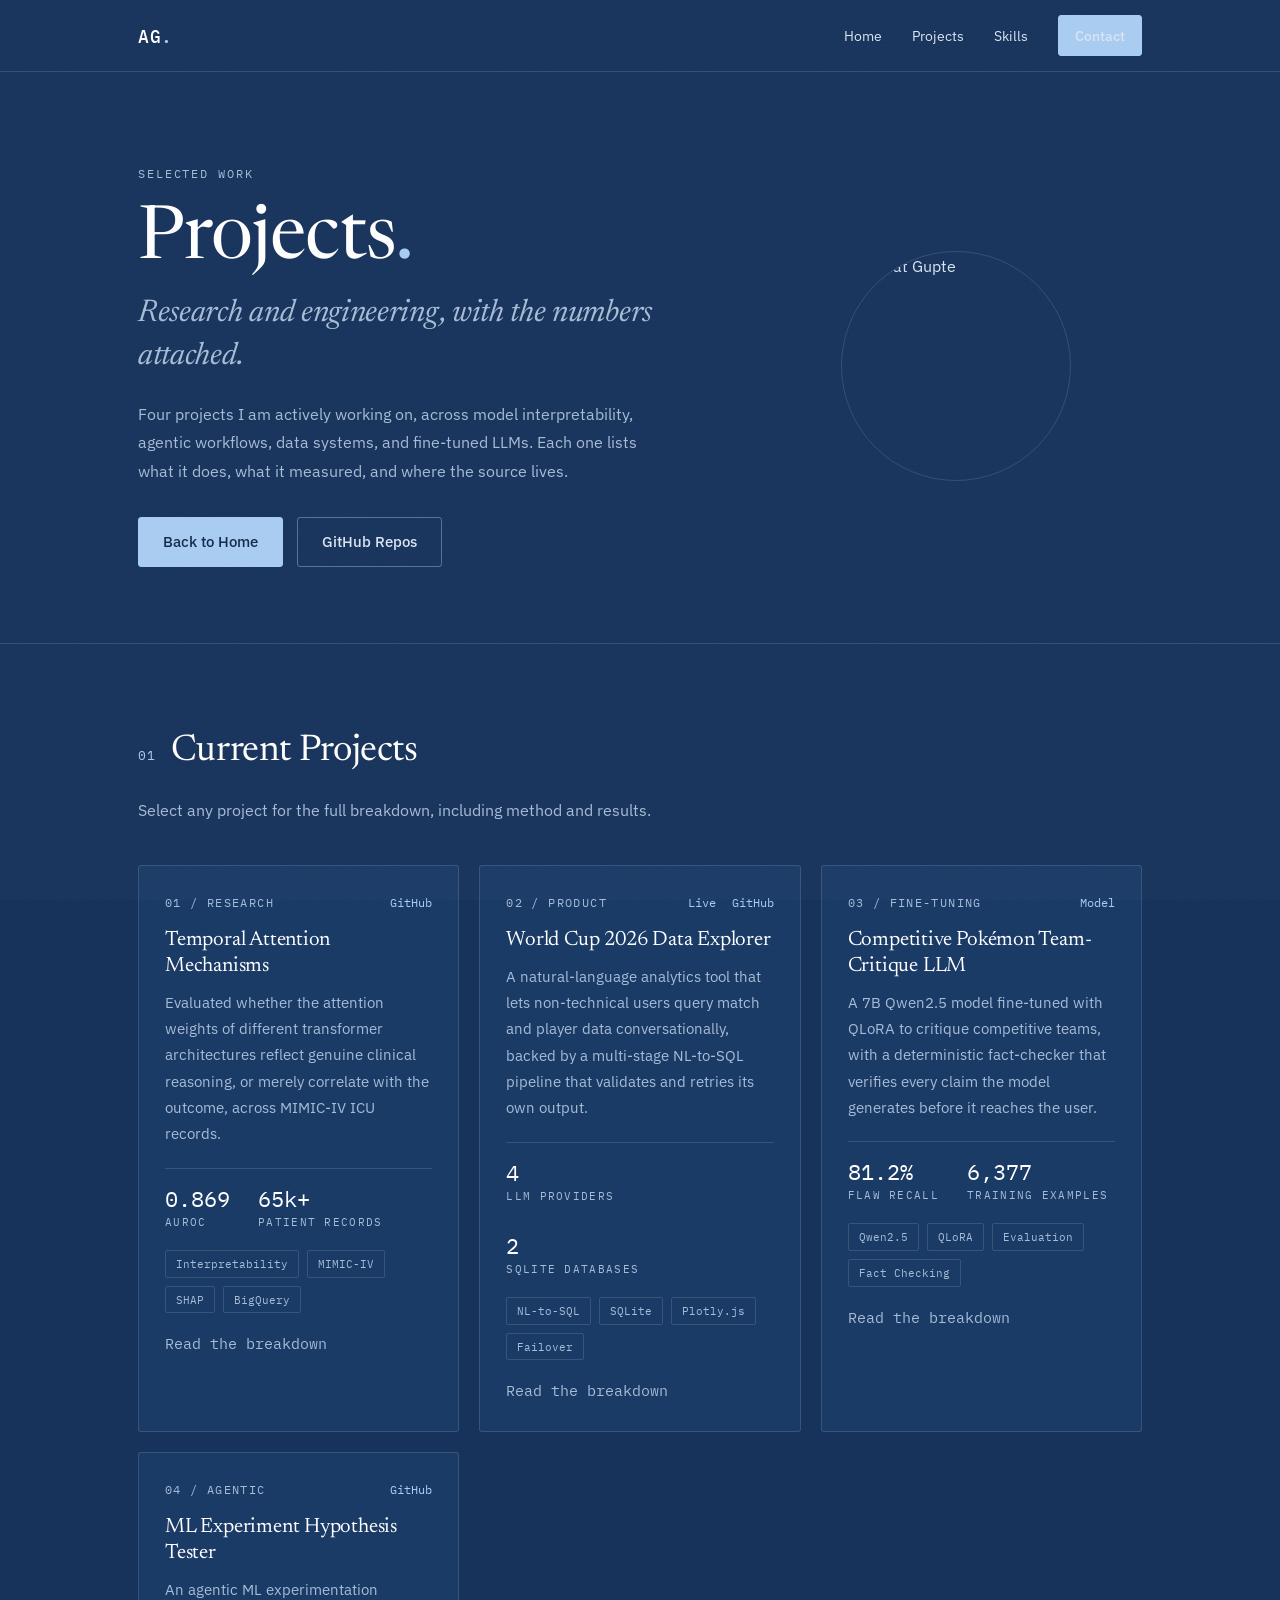
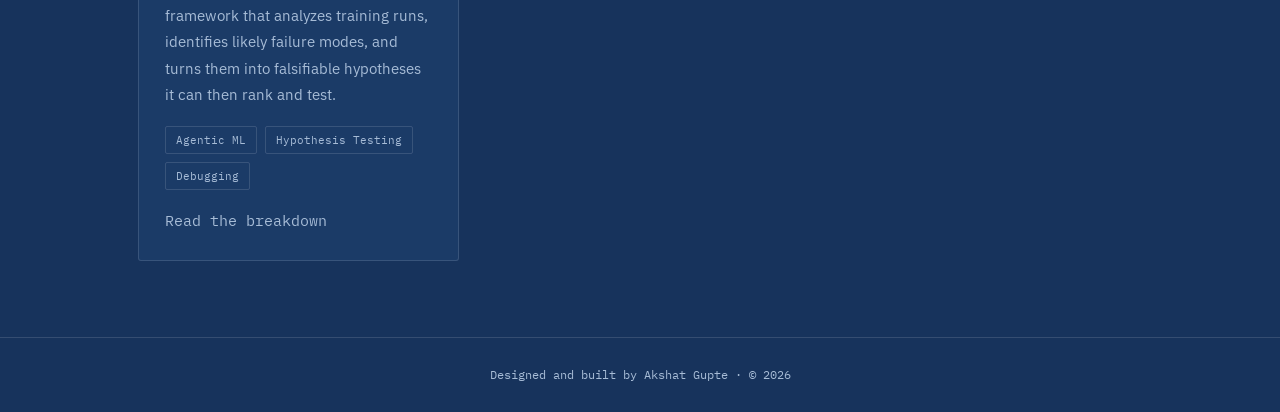
==== commit 0020a3e5: "update" ====
--- a/projects.html
+++ b/projects.html
@@ -7,17 +7,24 @@
   <meta name="description" content="Selected projects by Akshat Gupte, covering interpretability research, agentic systems, data exploration, and fine-tuned LLMs." />
   <link rel="preconnect" href="https://fonts.googleapis.com" />
   <link rel="preconnect" href="https://fonts.gstatic.com" crossorigin />
-  <link href="https://fonts.googleapis.com/css2?family=IBM+Plex+Sans:wght@400;500;600;700&family=IBM+Plex+Mono:wght@400;600&display=swap" rel="stylesheet" />
+  <link href="https://fonts.googleapis.com/css2?family=IBM+Plex+Mono:wght@400;500&family=IBM+Plex+Sans:wght@400;500;600&family=Newsreader:ital,opsz,wght@0,6..72,400;0,6..72,500;1,6..72,400&display=swap" rel="stylesheet" />
   <link rel="stylesheet" href="styles.css" />
+  <script type="importmap">
+    { "imports": { "three": "https://unpkg.com/three@0.169.0/build/three.module.js" } }
+  </script>
 </head>
 <body>
+
+  <div id="bg-field" aria-hidden="true"></div>
+
+  <div class="page">
 
   <header class="nav">
     <div class="nav-inner">
       <a href="index.html" class="logo">AG<span class="accent">.</span></a>
       <nav class="nav-links">
         <a href="index.html">Home</a>
-        <a href="#top">Projects</a>
+        <a href="#work">Projects</a>
         <a href="index.html#skills">Skills</a>
         <a href="index.html#contact" class="btn btn-small">Contact</a>
       </nav>
@@ -28,12 +35,13 @@
   <section class="hero" id="top">
     <div class="container hero-grid">
       <div class="hero-text">
-        <p class="eyebrow">Selected work</p>
+        <p class="eyebrow">Selected Work</p>
         <h1>Projects<span class="accent">.</span></h1>
-        <h2 class="hero-sub">Current research and engineering work.</h2>
+        <h2 class="hero-sub">Research and engineering, with the numbers attached.</h2>
         <p class="hero-desc">
-          A focused collection of projects I am actively using to explore model
-          interpretability, agentic workflows, data systems, and fine-tuned LLMs.
+          Four projects I am actively working on, across model interpretability,
+          agentic workflows, data systems, and fine-tuned LLMs. Each one lists what
+          it does, what it measured, and where the source lives.
         </p>
         <div class="hero-cta">
           <a href="index.html" class="btn">Back to Home</a>
@@ -46,66 +54,102 @@
     </div>
   </section>
 
-  <section class="section">
+  <section class="section" id="work">
     <div class="container">
-      <h2 class="section-title"><span class="accent">01.</span> Current Projects</h2>
+      <div class="section-head">
+        <h2 class="section-title"><span class="accent">01</span> Current Projects</h2>
+        <p class="section-lede">Select any project for the full breakdown, including method and results.</p>
+      </div>
+
       <div class="projects-grid">
 
         <article class="project-card" data-project="temporal" tabindex="0">
           <div class="project-top">
+            <span class="project-index">01 / RESEARCH</span>
             <div class="project-links">
               <a href="https://github.com/AkshatGupte/Research_Temporal_Mechanisms" target="_blank" rel="noopener">GitHub</a>
             </div>
           </div>
           <h3>Temporal Attention Mechanisms</h3>
-          <p>Research on whether transformer attention weights reflect genuine clinical reasoning on MIMIC-IV ICU records.</p>
+          <p>
+            Evaluated whether the attention weights of different transformer
+            architectures reflect genuine clinical reasoning, or merely correlate with
+            the outcome, across MIMIC-IV ICU records.
+          </p>
+          <ul class="metrics">
+            <li><span class="metric-num">0.869</span><span class="metric-label">AUROC</span></li>
+            <li><span class="metric-num">65k+</span><span class="metric-label">Patient records</span></li>
+          </ul>
           <ul class="tags">
-            <li>Research</li><li>Interpretability</li><li>MIMIC-IV</li><li>SHAP</li>
+            <li>Interpretability</li><li>MIMIC-IV</li><li>SHAP</li><li>BigQuery</li>
           </ul>
-          <p class="card-hint">Click for details</p>
+          <p class="card-hint">Read the breakdown</p>
         </article>
 
         <article class="project-card" data-project="worldcup2026" tabindex="0">
           <div class="project-top">
+            <span class="project-index">02 / PRODUCT</span>
             <div class="project-links">
               <a href="https://world-cup-data-explorer.vercel.app/" target="_blank" rel="noopener">Live</a>
               <a href="https://github.com/AkshatGupte/WorldCup-DataExplorer" target="_blank" rel="noopener">GitHub</a>
             </div>
           </div>
           <h3>World Cup 2026 Data Explorer</h3>
-          <p>Natural-language analytics tool with a multi-stage NL-to-SQL pipeline and resilient LLM routing.</p>
+          <p>
+            A natural-language analytics tool that lets non-technical users query match
+            and player data conversationally, backed by a multi-stage NL-to-SQL pipeline
+            that validates and retries its own output.
+          </p>
+          <ul class="metrics">
+            <li><span class="metric-num">4</span><span class="metric-label">LLM providers</span></li>
+            <li><span class="metric-num">2</span><span class="metric-label">SQLite databases</span></li>
+          </ul>
           <ul class="tags">
             <li>NL-to-SQL</li><li>SQLite</li><li>Plotly.js</li><li>Failover</li>
           </ul>
-          <p class="card-hint">Click for details</p>
+          <p class="card-hint">Read the breakdown</p>
         </article>
 
         <article class="project-card" data-project="pokemon" tabindex="0">
           <div class="project-top">
+            <span class="project-index">03 / FINE-TUNING</span>
             <div class="project-links">
               <a href="https://huggingface.co/Rendred/vgc-critique-qlora" target="_blank" rel="noopener">Model</a>
             </div>
           </div>
           <h3>Competitive Pokémon Team-Critique LLM</h3>
-          <p>QLoRA fine-tuned 7B model that critiques Pokémon teams with fact-checked, grounded feedback.</p>
+          <p>
+            A 7B Qwen2.5 model fine-tuned with QLoRA to critique competitive teams, with
+            a deterministic fact-checker that verifies every claim the model generates
+            before it reaches the user.
+          </p>
+          <ul class="metrics">
+            <li><span class="metric-num">81.2%</span><span class="metric-label">Flaw recall</span></li>
+            <li><span class="metric-num">6,377</span><span class="metric-label">Training examples</span></li>
+          </ul>
           <ul class="tags">
             <li>Qwen2.5</li><li>QLoRA</li><li>Evaluation</li><li>Fact Checking</li>
           </ul>
-          <p class="card-hint">Click for details</p>
+          <p class="card-hint">Read the breakdown</p>
         </article>
 
         <article class="project-card" data-project="mltester" tabindex="0">
           <div class="project-top">
+            <span class="project-index">04 / AGENTIC</span>
             <div class="project-links">
               <a href="https://github.com/AkshatGupte/ML-Experiment-Tester" target="_blank" rel="noopener">GitHub</a>
             </div>
           </div>
           <h3>ML Experiment Hypothesis Tester</h3>
-          <p>An agentic experimentation framework that turns observed training failures into falsifiable hypotheses.</p>
+          <p>
+            An agentic ML experimentation framework that analyzes training runs,
+            identifies likely failure modes, and turns them into falsifiable hypotheses
+            it can then rank and test.
+          </p>
           <ul class="tags">
-            <li>Agentic ML</li><li>Debugging</li><li>Hypotheses</li>
+            <li>Agentic ML</li><li>Hypothesis Testing</li><li>Debugging</li>
           </ul>
-          <p class="card-hint">Click for details</p>
+          <p class="card-hint">Read the breakdown</p>
         </article>
 
       </div>
@@ -125,9 +169,12 @@
   </div>
 
   <footer class="footer">
-    <p>Designed &amp; built by Akshat Gupte · © <span id="year"></span></p>
+    <p>Designed and built by Akshat Gupte · © <span id="year"></span></p>
   </footer>
 
+  </div>
+
   <script src="script.js"></script>
+  <script type="module" src="background.js"></script>
 </body>
 </html>
--- a/styles.css
+++ b/styles.css
@@ -2,216 +2,261 @@
 :root {
   --bg: #17335c;
   --bg-alt: #1b3a68;
-  --card: #1e3f6d;
-  --border: #35608f;
-  --text: #dae6f4;
-  --text-dim: #a8bfd9;
+  --card: rgba(30, 63, 109, 0.72);
+  --line: rgba(255, 255, 255, 0.13);
+  --line-strong: rgba(255, 255, 255, 0.3);
+  --text: #dbe6f3;
+  --text-dim: #a7bcd6;
   --heading: #ffffff;
   --accent: #a9cdf2;
+  --serif: "Newsreader", Georgia, serif;
+  --sans: "IBM Plex Sans", system-ui, sans-serif;
   --mono: "IBM Plex Mono", monospace;
 }
 
 * { margin: 0; padding: 0; box-sizing: border-box; }
 
 body {
-  font-family: "IBM Plex Sans", system-ui, sans-serif;
+  font-family: var(--sans);
   background: var(--bg);
   color: var(--text);
-  line-height: 1.7;
+  font-size: 1.02rem;
+  line-height: 1.75;
   -webkit-font-smoothing: antialiased;
 }
 
-.container { max-width: 1040px; margin: 0 auto; padding: 0 24px; }
+/* Particle field sits behind everything, content rides above it */
+#bg-field {
+  position: fixed; inset: 0; z-index: 0;
+  pointer-events: none;
+}
+#bg-field canvas { display: block; }
+.page { position: relative; z-index: 1; }
+
+/* Film grain, so flat fills are not perfectly flat */
+body::after {
+  content: ""; position: fixed; inset: 0; z-index: 50; pointer-events: none;
+  opacity: 0.045;
+  background-image: url("data:image/svg+xml,%3Csvg xmlns='http://www.w3.org/2000/svg' width='160' height='160'%3E%3Cfilter id='n'%3E%3CfeTurbulence type='fractalNoise' baseFrequency='0.82' numOctaves='3' stitchTiles='stitch'/%3E%3C/filter%3E%3Crect width='100%25' height='100%25' filter='url(%23n)'/%3E%3C/svg%3E");
+}
+
+.container { max-width: 1060px; margin: 0 auto; padding: 0 28px; }
 .accent { color: var(--accent); }
 .center { text-align: center; margin-top: 40px; }
 a { color: var(--accent); text-decoration: none; }
-a:hover { text-decoration: underline; }
+a:hover { text-decoration: underline; text-underline-offset: 3px; }
+
+h1, h2, h3, .modal-title { font-family: var(--serif); font-weight: 400; letter-spacing: -0.01em; }
 
 /* ===== Nav ===== */
 .nav {
   position: sticky; top: 0; z-index: 100;
   background: var(--bg);
-  border-bottom: 1px solid var(--border);
+  border-bottom: 1px solid var(--line);
 }
 .nav-inner {
-  max-width: 1040px; margin: 0 auto; padding: 14px 24px;
+  max-width: 1060px; margin: 0 auto; padding: 15px 28px;
   display: flex; align-items: center; justify-content: space-between;
 }
 .logo {
-  font-family: var(--mono); font-weight: 600; font-size: 1.3rem;
-  color: var(--heading);
+  font-family: var(--mono); font-weight: 500; font-size: 1.15rem;
+  color: var(--heading); letter-spacing: 0.04em;
 }
 .logo:hover { text-decoration: none; }
-.nav-links { display: flex; align-items: center; gap: 28px; }
-.nav-links a { color: var(--text); font-size: 0.92rem; }
+.nav-links { display: flex; align-items: center; gap: 30px; }
+.nav-links a { color: var(--text); font-size: 0.9rem; }
 .nav-toggle { display: none; background: none; border: none; color: var(--heading); font-size: 1.5rem; cursor: pointer; }
 
 /* ===== Buttons ===== */
 .btn {
-  display: inline-block; padding: 11px 24px; border-radius: 4px;
-  background: var(--accent); color: #10294c; font-weight: 600; font-size: 0.95rem;
+  display: inline-block; padding: 11px 24px; border-radius: 3px;
+  font-family: var(--sans); font-weight: 500; font-size: 0.92rem;
+  background: var(--accent); color: #12294a;
   border: 1px solid var(--accent);
 }
-.btn:hover { background: #c2dcf7; border-color: #c2dcf7; text-decoration: none; }
-.btn-outline { background: transparent; color: var(--accent); }
-.btn-outline:hover { background: rgba(169, 205, 242, 0.12); border-color: var(--accent); }
-.btn-small { padding: 7px 16px !important; font-size: 0.85rem; }
-.btn-big { padding: 14px 36px; font-size: 1.02rem; }
+.btn:hover { background: #cfe3f8; border-color: #cfe3f8; text-decoration: none; }
+.btn-outline { background: transparent; color: var(--text); border-color: var(--line-strong); }
+.btn-outline:hover { background: rgba(255, 255, 255, 0.07); border-color: var(--text); color: var(--heading); }
+.btn-small { padding: 7px 16px !important; font-size: 0.84rem; }
+.btn-big { padding: 14px 34px; font-size: 1rem; }
+
+/* ===== Eyebrow ===== */
+.eyebrow {
+  font-family: var(--mono); font-size: 0.74rem; letter-spacing: 0.16em;
+  text-transform: uppercase; color: var(--text-dim); margin-bottom: 18px;
+}
 
 /* ===== Hero ===== */
-.hero { padding: 96px 0 72px; }
-.hero-grid {
-  display: grid; grid-template-columns: 1.5fr 1fr; gap: 48px; align-items: center;
-}
-.eyebrow { font-family: var(--mono); color: var(--accent); margin-bottom: 12px; font-size: 0.9rem; }
-.hero h1 {
-  font-size: clamp(2.4rem, 5.5vw, 3.8rem); font-weight: 700; color: var(--heading);
-  line-height: 1.15;
-}
+.hero { padding: 92px 0 76px; }
+.hero-grid { display: grid; grid-template-columns: 1.55fr 1fr; gap: 56px; align-items: center; }
+.hero h1 { font-size: clamp(2.9rem, 6.4vw, 4.6rem); color: var(--heading); line-height: 1.04; }
 .hero-sub {
-  font-size: clamp(1.3rem, 3vw, 1.9rem); font-weight: 600; color: var(--text-dim);
-  margin: 10px 0 20px;
-}
-.hero-desc { max-width: 540px; color: var(--text-dim); font-size: 1.02rem; }
-.hero-cta { display: flex; gap: 14px; margin-top: 30px; flex-wrap: wrap; }
-.hero-socials { display: flex; gap: 20px; margin-top: 32px; align-items: center; }
+  font-family: var(--serif); font-size: clamp(1.35rem, 3vw, 1.95rem);
+  font-style: italic; color: var(--text-dim); margin: 14px 0 22px; line-height: 1.35;
+}
+.hero-desc { max-width: 520px; color: var(--text-dim); }
+.hero-cta { display: flex; gap: 14px; margin-top: 32px; flex-wrap: wrap; }
+.hero-socials { display: flex; gap: 22px; margin-top: 34px; align-items: center; }
 .hero-socials a { color: var(--text-dim); }
-.hero-socials a:hover { color: var(--accent); }
+.hero-socials a:hover { color: var(--heading); }
 
 .hero-visual { display: flex; justify-content: center; }
 .avatar {
-  width: 240px; height: 240px; border-radius: 50%; display: block;
-  border: 1px solid var(--border); object-fit: cover;
+  width: 230px; height: 230px; border-radius: 50%; display: block;
+  border: 1px solid var(--line); object-fit: cover;
 }
 
 /* ===== Sections ===== */
-.section { padding: 72px 0; border-top: 1px solid var(--border); }
+.section { padding: 76px 0; border-top: 1px solid var(--line); }
+.section-head { margin-bottom: 40px; max-width: 620px; }
 .section-title {
-  font-size: 1.6rem; font-weight: 700; color: var(--heading);
-  display: flex; align-items: baseline; gap: 12px; margin-bottom: 34px;
-}
-.section-title .accent { font-family: var(--mono); font-size: 1.05rem; }
-.section-title.centered { justify-content: center; }
+  font-size: clamp(1.8rem, 3.4vw, 2.3rem); color: var(--heading);
+  display: flex; align-items: baseline; gap: 14px;
+}
+.section-title .accent { font-family: var(--mono); font-size: 0.82rem; letter-spacing: 0.1em; }
+.section-lede { color: var(--text-dim); margin-top: 12px; }
+.section-head.centered { margin-left: auto; margin-right: auto; text-align: center; }
+.section-head.centered .section-title { justify-content: center; }
 
 /* ===== About ===== */
-.about-text { max-width: 680px; }
-.about-text p { margin-bottom: 16px; }
+.about-grid { display: grid; grid-template-columns: 1.6fr 1fr; gap: 48px; align-items: start; }
+.about-text p { margin-bottom: 18px; }
+.about-text p:last-child { margin-bottom: 0; }
+.about-lead { font-family: var(--serif); font-size: 1.3rem; line-height: 1.55; color: var(--heading); }
+
+.facts { border-top: 1px solid var(--line); }
+.facts div { padding: 14px 0; border-bottom: 1px solid var(--line); }
+.facts dt {
+  font-family: var(--mono); font-size: 0.7rem; letter-spacing: 0.14em;
+  text-transform: uppercase; color: var(--text-dim); margin-bottom: 4px;
+}
+.facts dd { font-size: 0.94rem; color: var(--text); }
+
 .tech-list {
-  display: grid; grid-template-columns: repeat(2, 1fr); gap: 8px;
-  list-style: none; margin-top: 10px; font-family: var(--mono); font-size: 0.88rem;
-}
-.tech-list li::before { content: "› "; color: var(--accent); }
+  display: grid; grid-template-columns: repeat(2, 1fr); gap: 6px 20px;
+  list-style: none; margin-top: 14px; font-family: var(--mono); font-size: 0.85rem;
+}
+.tech-list li { color: var(--text-dim); }
 
 /* ===== Cards ===== */
-.project-card, .skill-group, .stat-card {
+.project-card, .skill-group, .stat-card, .modal {
   background: var(--card);
-  border: 1px solid var(--border);
-  border-radius: 4px;
+  border: 1px solid var(--line);
+  border-radius: 3px;
 }
 
 /* ===== Projects ===== */
-.projects-grid {
-  display: grid; grid-template-columns: repeat(auto-fill, minmax(300px, 1fr)); gap: 20px;
-}
-.project-card {
-  padding: 24px; display: flex; flex-direction: column;
-  cursor: pointer;
-}
-.project-card:hover, .project-card:focus-visible {
-  border-color: var(--accent);
-  outline: none;
-}
-.project-top { display: flex; justify-content: flex-end; align-items: center; margin-bottom: 14px; }
-.project-links { display: flex; gap: 14px; font-size: 0.85rem; font-family: var(--mono); }
-.project-card h3 { color: var(--heading); font-size: 1.12rem; margin-bottom: 10px; }
-.project-card p { font-size: 0.92rem; color: var(--text-dim); flex: 1; }
-.card-hint {
-  font-family: var(--mono); font-size: 0.72rem; color: var(--accent);
-  margin-top: 16px; flex: 0 0 auto;
-}
-
-.tags {
-  list-style: none; display: flex; flex-wrap: wrap; gap: 8px; margin-top: 16px;
-}
+.projects-grid { display: grid; grid-template-columns: repeat(auto-fill, minmax(320px, 1fr)); gap: 20px; }
+.project-card { padding: 26px; display: flex; flex-direction: column; cursor: pointer; }
+.project-card:hover, .project-card:focus-visible { border-color: var(--line-strong); outline: none; }
+.project-top { display: flex; justify-content: space-between; align-items: baseline; margin-bottom: 14px; gap: 16px; }
+.project-index { font-family: var(--mono); font-size: 0.72rem; letter-spacing: 0.12em; color: var(--text-dim); }
+.project-links { display: flex; gap: 16px; font-family: var(--mono); font-size: 0.78rem; }
+.project-card h3 { font-size: 1.3rem; color: var(--heading); margin-bottom: 10px; line-height: 1.25; }
+.project-card p { font-size: 0.94rem; color: var(--text-dim); flex: 1; }
+
+.metrics {
+  list-style: none; display: flex; gap: 28px; flex-wrap: wrap;
+  margin-top: 20px; padding-top: 18px; border-top: 1px solid var(--line);
+}
+.metric-num { display: block; font-family: var(--mono); font-size: 1.35rem; color: var(--heading); line-height: 1.2; }
+.metric-label {
+  display: block; font-family: var(--mono); font-size: 0.68rem; letter-spacing: 0.12em;
+  text-transform: uppercase; color: var(--text-dim);
+}
+
+.card-hint { font-family: var(--mono); font-size: 0.72rem; color: var(--text-dim); margin-top: 18px; flex: 0 0 auto; }
+.project-card:hover .card-hint, .project-card:focus-visible .card-hint { color: var(--accent); }
+
+.tags { list-style: none; display: flex; flex-wrap: wrap; gap: 8px; margin-top: 18px; }
 .tags li {
-  font-family: var(--mono); font-size: 0.72rem; color: var(--text);
-  background: rgba(169, 205, 242, 0.1); border: 1px solid var(--border);
-  padding: 3px 10px; border-radius: 3px;
-}
-.tags.big li { font-size: 0.82rem; padding: 5px 12px; }
+  font-family: var(--mono); font-size: 0.71rem; color: var(--text-dim);
+  border: 1px solid var(--line); padding: 3px 10px; border-radius: 2px;
+}
+.tags.big li { font-size: 0.8rem; padding: 5px 12px; }
+
+/* Home page featured list */
+.feature-list { display: grid; gap: 0; border-top: 1px solid var(--line); }
+.feature-row {
+  display: grid; grid-template-columns: auto 1fr auto; gap: 24px; align-items: baseline;
+  padding: 22px 4px; border-bottom: 1px solid var(--line); color: var(--text);
+}
+.feature-row:hover { background: rgba(255, 255, 255, 0.04); text-decoration: none; }
+.feature-row .project-index { white-space: nowrap; }
+.feature-row h3 { font-size: 1.2rem; color: var(--heading); }
+.feature-row p { font-size: 0.92rem; color: var(--text-dim); margin-top: 4px; }
+.feature-meta { font-family: var(--mono); font-size: 0.76rem; color: var(--text-dim); white-space: nowrap; }
 
 /* ===== Skills ===== */
-.skills-grid { display: grid; grid-template-columns: repeat(auto-fit, minmax(280px, 1fr)); gap: 20px; }
-.skill-group { padding: 24px; }
-.skill-group h3 { color: var(--heading); margin-bottom: 14px; font-size: 1.02rem; }
+.skills-grid { display: grid; grid-template-columns: repeat(2, 1fr); gap: 20px; }
+.skill-group { padding: 26px; }
+.skill-group h3 { font-size: 1.15rem; color: var(--heading); margin-bottom: 14px; }
 
 /* ===== Stats ===== */
 .stats-grid { display: grid; grid-template-columns: repeat(auto-fit, minmax(200px, 1fr)); gap: 20px; }
-.stat-card {
-  padding: 28px 20px; text-align: center; display: flex; flex-direction: column; gap: 6px;
-}
-.stat-num {
-  font-family: var(--mono); font-size: 2.3rem; font-weight: 600; color: var(--heading);
-}
-.stat-label { color: var(--text-dim); font-size: 0.9rem; }
+.stat-card { padding: 30px 22px; text-align: center; display: flex; flex-direction: column; gap: 6px; }
+.stat-num { font-family: var(--mono); font-size: 2.2rem; font-weight: 400; color: var(--heading); line-height: 1.2; }
+.stat-label { color: var(--text-dim); font-size: 0.86rem; line-height: 1.5; }
 
 /* ===== Contact / Footer ===== */
 .contact-desc { max-width: 520px; margin: 0 auto 30px; color: var(--text-dim); }
-.contact-socials { justify-content: center; margin-top: 28px; color: var(--text-dim); }
+.contact-socials { justify-content: center; margin-top: 30px; color: var(--text-dim); }
 .footer {
-  border-top: 1px solid var(--border); padding: 24px; text-align: center;
-  font-family: var(--mono); font-size: 0.8rem; color: var(--text-dim);
+  border-top: 1px solid var(--line); padding: 26px 28px; text-align: center;
+  font-family: var(--mono); font-size: 0.76rem; color: var(--text-dim);
 }
 
 /* ===== Project Modal ===== */
 .modal-overlay {
   position: fixed; inset: 0; z-index: 200;
   display: flex; align-items: center; justify-content: center;
-  background: rgba(10, 26, 48, 0.85);
+  background: rgba(9, 24, 45, 0.88);
   padding: 24px;
 }
 .modal-overlay[hidden] { display: none; }
-
 .modal {
-  position: relative; border-radius: 4px;
-  background: var(--card); border: 1px solid var(--border);
-  max-width: 640px; width: 100%; max-height: 85vh; overflow-y: auto;
-  padding: 32px;
-}
-
+  position: relative; background: var(--bg-alt);
+  max-width: 660px; width: 100%; max-height: 86vh; overflow-y: auto; padding: 34px;
+}
 .modal-close {
-  position: absolute; top: 14px; right: 16px;
+  position: absolute; top: 14px; right: 18px;
   background: none; border: none; color: var(--text-dim);
-  font-size: 1.8rem; line-height: 1; cursor: pointer;
+  font-size: 1.7rem; line-height: 1; cursor: pointer;
 }
 .modal-close:hover { color: var(--heading); }
-
-.modal-title { color: var(--heading); font-size: 1.4rem; margin-bottom: 16px; padding-right: 32px; }
-.modal-desc { color: var(--text); margin-bottom: 20px; }
+.modal-title { font-size: 1.65rem; color: var(--heading); margin-bottom: 14px; padding-right: 36px; line-height: 1.25; }
+.modal-desc { color: var(--text); margin-bottom: 24px; }
 .modal-subhead {
-  color: var(--heading); font-size: 0.95rem; margin-bottom: 10px;
-  font-family: var(--mono);
-}
-.modal-features { list-style: none; margin-bottom: 22px; }
-.modal-features li { padding: 5px 0; font-size: 0.93rem; color: var(--text-dim); }
-.modal-features li::before { content: "› "; color: var(--accent); }
-.modal-tags { margin: 0 0 24px; }
+  font-family: var(--mono); font-size: 0.72rem; letter-spacing: 0.14em; text-transform: uppercase;
+  color: var(--text-dim); margin-bottom: 12px;
+}
+.modal-features { list-style: none; margin-bottom: 24px; }
+.modal-features li { padding: 7px 0 7px 18px; font-size: 0.94rem; color: var(--text-dim); position: relative; }
+.modal-features li::before { content: ""; position: absolute; left: 0; top: 16px; width: 8px; height: 1px; background: var(--line-strong); }
+.modal-tags { margin: 0 0 26px; }
 .modal-actions { display: flex; gap: 14px; flex-wrap: wrap; }
-
 body.modal-open { overflow: hidden; }
 
 /* ===== Responsive ===== */
+@media (max-width: 900px) {
+  .about-grid { grid-template-columns: 1fr; gap: 36px; }
+  .skills-grid { grid-template-columns: 1fr; }
+}
+
 @media (max-width: 860px) {
-  .hero-grid { grid-template-columns: 1fr; text-align: center; }
+  .hero { padding: 64px 0 56px; }
+  .hero-grid { grid-template-columns: 1fr; text-align: center; gap: 36px; }
   .hero-visual { order: -1; }
-  .avatar { width: 170px; height: 170px; }
+  .avatar { width: 160px; height: 160px; }
   .hero-desc { margin: 0 auto; }
   .hero-cta, .hero-socials { justify-content: center; }
+  .section { padding: 56px 0; }
+  .feature-row { grid-template-columns: 1fr; gap: 6px; }
   .nav { position: relative; }
   .nav-links {
     display: none; position: absolute; top: 100%; left: 0; right: 0;
-    flex-direction: column; background: var(--bg-alt); padding: 20px;
-    border-bottom: 1px solid var(--border);
+    flex-direction: column; background: var(--bg-alt); padding: 22px;
+    border-bottom: 1px solid var(--line); z-index: 100;
   }
   .nav-links.open { display: flex; }
   .nav-toggle { display: block; }
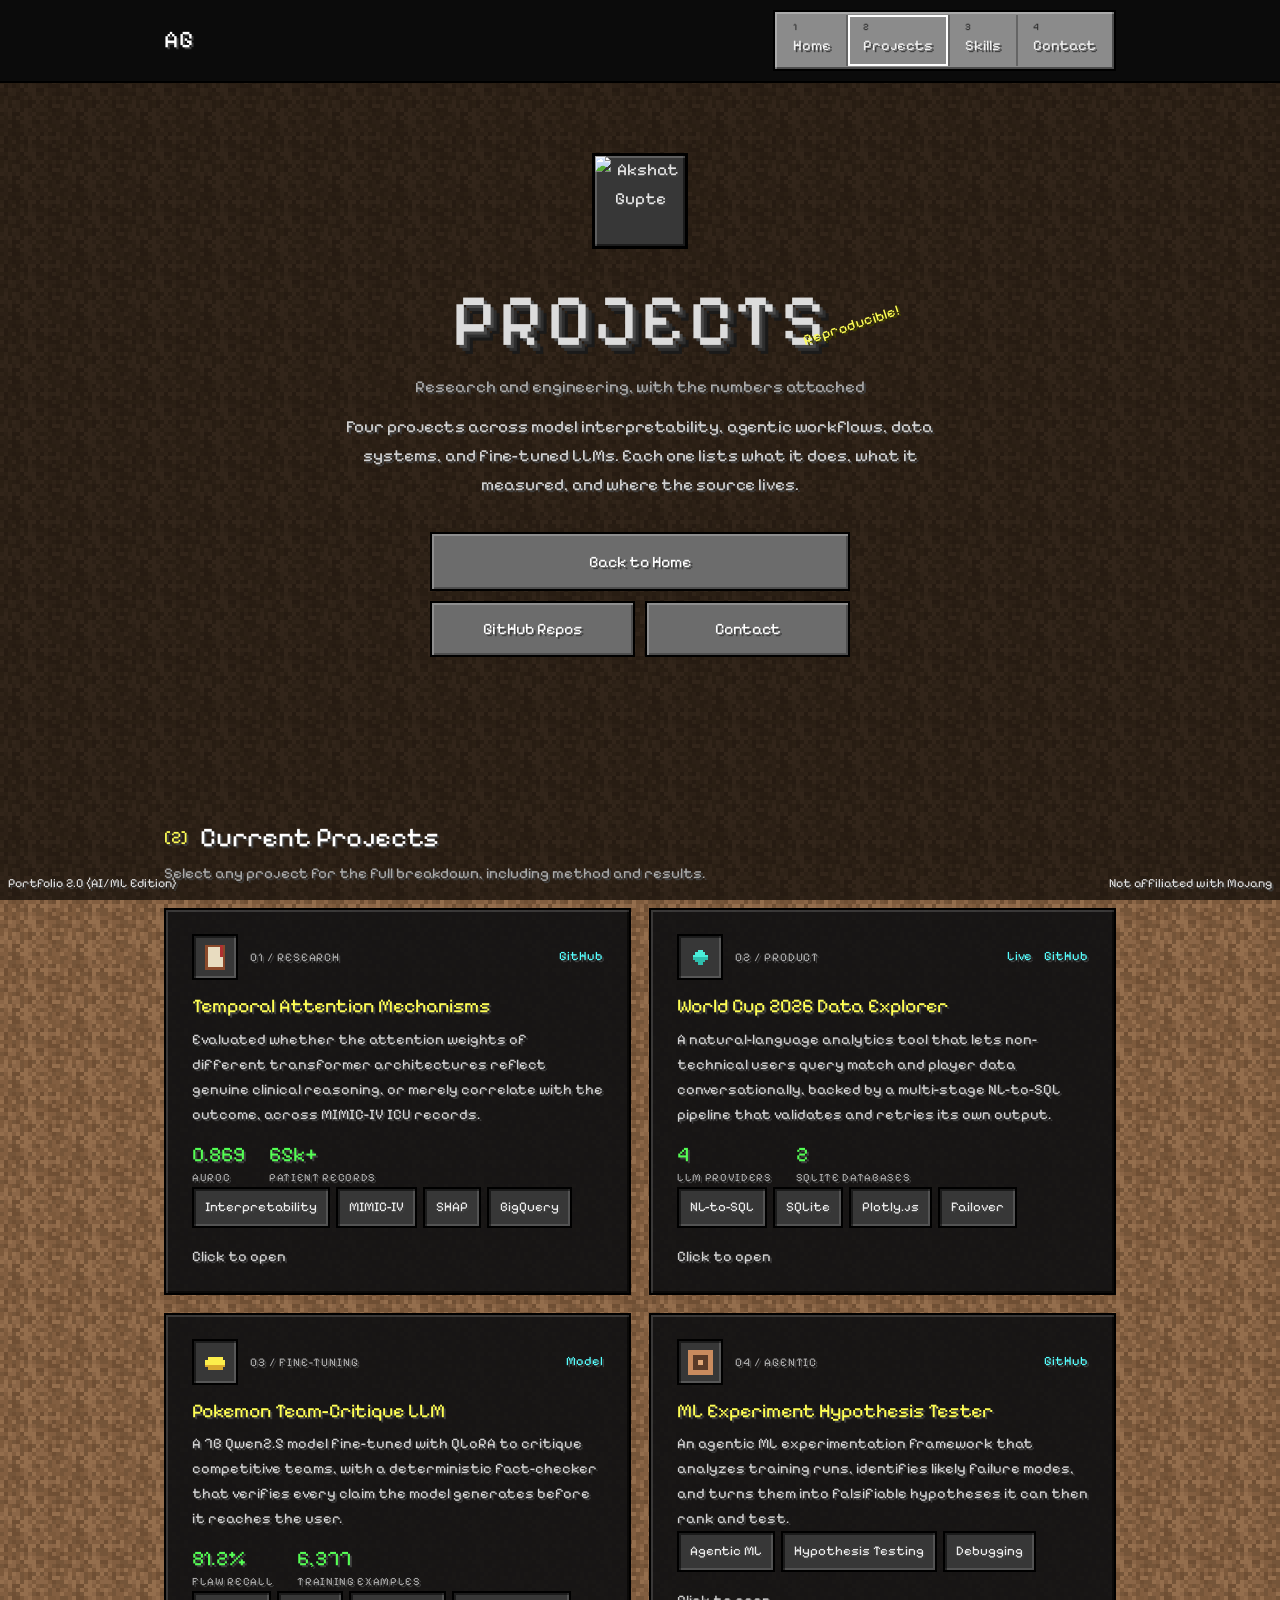
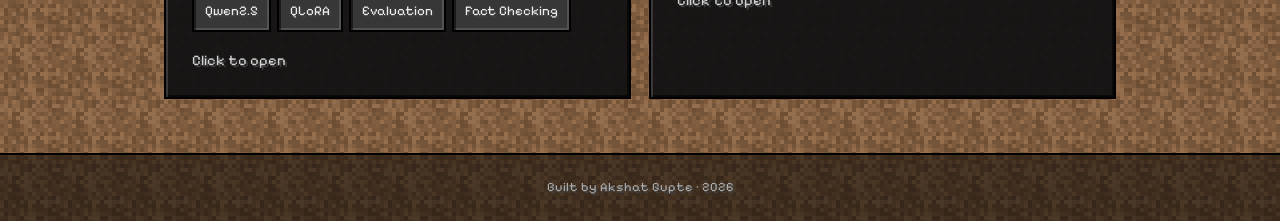
==== commit cdb4d608: "minecraft" ====
--- a/projects.html
+++ b/projects.html
@@ -7,49 +7,51 @@
   <meta name="description" content="Selected projects by Akshat Gupte, covering interpretability research, agentic systems, data exploration, and fine-tuned LLMs." />
   <link rel="preconnect" href="https://fonts.googleapis.com" />
   <link rel="preconnect" href="https://fonts.gstatic.com" crossorigin />
-  <link href="https://fonts.googleapis.com/css2?family=IBM+Plex+Mono:wght@400;500&family=IBM+Plex+Sans:wght@400;500;600&family=Newsreader:ital,opsz,wght@0,6..72,400;0,6..72,500;1,6..72,400&display=swap" rel="stylesheet" />
+  <link href="https://fonts.googleapis.com/css2?family=Pixelify+Sans:wght@400;500;600;700&display=swap" rel="stylesheet" />
+  <script src="textures.js"></script>
   <link rel="stylesheet" href="styles.css" />
-  <script type="importmap">
-    { "imports": { "three": "https://unpkg.com/three@0.169.0/build/three.module.js" } }
-  </script>
 </head>
 <body>
-
-  <div id="bg-field" aria-hidden="true"></div>
 
   <div class="page">
 
   <header class="nav">
     <div class="nav-inner">
-      <a href="index.html" class="logo">AG<span class="accent">.</span></a>
-      <nav class="nav-links">
-        <a href="index.html">Home</a>
-        <a href="#work">Projects</a>
-        <a href="index.html#skills">Skills</a>
-        <a href="index.html#contact" class="btn btn-small">Contact</a>
+      <a href="index.html" class="logo">AG</a>
+      <nav class="nav-links hotbar">
+        <a href="index.html"><span class="slot-num">1</span>Home</a>
+        <a href="#work" class="active"><span class="slot-num">2</span>Projects</a>
+        <a href="index.html#skills"><span class="slot-num">3</span>Skills</a>
+        <a href="index.html#contact"><span class="slot-num">4</span>Contact</a>
       </nav>
       <button class="nav-toggle" aria-label="Toggle menu">☰</button>
     </div>
   </header>
 
   <section class="hero" id="top">
-    <div class="container hero-grid">
-      <div class="hero-text">
-        <p class="eyebrow">Selected Work</p>
-        <h1>Projects<span class="accent">.</span></h1>
-        <h2 class="hero-sub">Research and engineering, with the numbers attached.</h2>
-        <p class="hero-desc">
-          Four projects I am actively working on, across model interpretability,
-          agentic workflows, data systems, and fine-tuned LLMs. Each one lists what
-          it does, what it measured, and where the source lives.
-        </p>
-        <div class="hero-cta">
-          <a href="index.html" class="btn">Back to Home</a>
-          <a href="https://github.com/AkshatGupte?tab=repositories" class="btn btn-outline" target="_blank" rel="noopener">GitHub Repos</a>
+    <div class="container">
+      <div class="player-head">
+        <img src="https://avatars.githubusercontent.com/u/167355858?v=4" alt="Akshat Gupte" />
+      </div>
+
+      <div class="title-block">
+        <h1 class="mc-title">PROJECTS</h1>
+        <p class="splash" id="splash">6,377 examples!</p>
+      </div>
+
+      <p class="hero-sub">Research and engineering, with the numbers attached</p>
+      <p class="hero-desc">
+        Four projects across model interpretability, agentic workflows, data
+        systems, and fine-tuned LLMs. Each one lists what it does, what it
+        measured, and where the source lives.
+      </p>
+
+      <div class="menu-buttons">
+        <a href="index.html" class="btn btn-menu">Back to Home</a>
+        <div class="btn-row">
+          <a href="https://github.com/AkshatGupte?tab=repositories" target="_blank" rel="noopener" class="btn">GitHub Repos</a>
+          <a href="index.html#contact" class="btn">Contact</a>
         </div>
-      </div>
-      <div class="hero-visual">
-        <img src="https://avatars.githubusercontent.com/u/167355858?v=4" alt="Akshat Gupte" class="avatar" />
       </div>
     </div>
   </section>
@@ -57,14 +59,17 @@
   <section class="section" id="work">
     <div class="container">
       <div class="section-head">
-        <h2 class="section-title"><span class="accent">01</span> Current Projects</h2>
+        <h2 class="section-title"><span class="accent">[2]</span> Current Projects</h2>
         <p class="section-lede">Select any project for the full breakdown, including method and results.</p>
       </div>
 
       <div class="projects-grid">
 
-        <article class="project-card" data-project="temporal" tabindex="0">
+        <article class="project-card mc-panel" data-project="temporal" tabindex="0">
           <div class="project-top">
+            <span class="item-slot">
+              <svg viewBox="0 0 12 12" shape-rendering="crispEdges" aria-hidden="true"><path fill="#8b4a2b" d="M2 1h8v10H2z"/><path fill="#e8dcc0" d="M3 2h6v8H3z"/><path fill="#b03030" d="M8 1h1v5H8z"/></svg>
+            </span>
             <span class="project-index">01 / RESEARCH</span>
             <div class="project-links">
               <a href="https://github.com/AkshatGupte/Research_Temporal_Mechanisms" target="_blank" rel="noopener">GitHub</a>
@@ -73,8 +78,8 @@
           <h3>Temporal Attention Mechanisms</h3>
           <p>
             Evaluated whether the attention weights of different transformer
-            architectures reflect genuine clinical reasoning, or merely correlate with
-            the outcome, across MIMIC-IV ICU records.
+            architectures reflect genuine clinical reasoning, or merely correlate
+            with the outcome, across MIMIC-IV ICU records.
           </p>
           <ul class="metrics">
             <li><span class="metric-num">0.869</span><span class="metric-label">AUROC</span></li>
@@ -83,11 +88,14 @@
           <ul class="tags">
             <li>Interpretability</li><li>MIMIC-IV</li><li>SHAP</li><li>BigQuery</li>
           </ul>
-          <p class="card-hint">Read the breakdown</p>
+          <p class="card-hint">Click to open</p>
         </article>
 
-        <article class="project-card" data-project="worldcup2026" tabindex="0">
+        <article class="project-card mc-panel" data-project="worldcup2026" tabindex="0">
           <div class="project-top">
+            <span class="item-slot">
+              <svg viewBox="0 0 12 12" shape-rendering="crispEdges" aria-hidden="true"><path fill="#4aedd9" d="M5 3h2v1H5zM4 4h4v1H4zM3 5h6v2H3zM4 7h4v1H4zM5 8h2v1H5z"/><path fill="#2fbfae" d="M3 6h6v1H3zM4 7h4v1H4zM5 8h2v1H5z"/></svg>
+            </span>
             <span class="project-index">02 / PRODUCT</span>
             <div class="project-links">
               <a href="https://world-cup-data-explorer.vercel.app/" target="_blank" rel="noopener">Live</a>
@@ -96,9 +104,9 @@
           </div>
           <h3>World Cup 2026 Data Explorer</h3>
           <p>
-            A natural-language analytics tool that lets non-technical users query match
-            and player data conversationally, backed by a multi-stage NL-to-SQL pipeline
-            that validates and retries its own output.
+            A natural-language analytics tool that lets non-technical users query
+            match and player data conversationally, backed by a multi-stage
+            NL-to-SQL pipeline that validates and retries its own output.
           </p>
           <ul class="metrics">
             <li><span class="metric-num">4</span><span class="metric-label">LLM providers</span></li>
@@ -107,21 +115,24 @@
           <ul class="tags">
             <li>NL-to-SQL</li><li>SQLite</li><li>Plotly.js</li><li>Failover</li>
           </ul>
-          <p class="card-hint">Read the breakdown</p>
+          <p class="card-hint">Click to open</p>
         </article>
 
-        <article class="project-card" data-project="pokemon" tabindex="0">
+        <article class="project-card mc-panel" data-project="pokemon" tabindex="0">
           <div class="project-top">
+            <span class="item-slot">
+              <svg viewBox="0 0 12 12" shape-rendering="crispEdges" aria-hidden="true"><path fill="#fcee4b" d="M3 4h6v1H3zM2 5h8v3H2zM3 8h6v1H3z"/><path fill="#d9a92e" d="M2 7h8v1H2zM3 8h6v1H3z"/></svg>
+            </span>
             <span class="project-index">03 / FINE-TUNING</span>
             <div class="project-links">
               <a href="https://huggingface.co/Rendred/vgc-critique-qlora" target="_blank" rel="noopener">Model</a>
             </div>
           </div>
-          <h3>Competitive Pokémon Team-Critique LLM</h3>
+          <h3>Pokemon Team-Critique LLM</h3>
           <p>
-            A 7B Qwen2.5 model fine-tuned with QLoRA to critique competitive teams, with
-            a deterministic fact-checker that verifies every claim the model generates
-            before it reaches the user.
+            A 7B Qwen2.5 model fine-tuned with QLoRA to critique competitive teams,
+            with a deterministic fact-checker that verifies every claim the model
+            generates before it reaches the user.
           </p>
           <ul class="metrics">
             <li><span class="metric-num">81.2%</span><span class="metric-label">Flaw recall</span></li>
@@ -130,11 +141,14 @@
           <ul class="tags">
             <li>Qwen2.5</li><li>QLoRA</li><li>Evaluation</li><li>Fact Checking</li>
           </ul>
-          <p class="card-hint">Read the breakdown</p>
+          <p class="card-hint">Click to open</p>
         </article>
 
-        <article class="project-card" data-project="mltester" tabindex="0">
+        <article class="project-card mc-panel" data-project="mltester" tabindex="0">
           <div class="project-top">
+            <span class="item-slot">
+              <svg viewBox="0 0 12 12" shape-rendering="crispEdges" aria-hidden="true"><path fill="#c98b5e" d="M1 1h10v10H1z"/><path fill="#5a3b28" d="M3 3h6v6H3z"/><path fill="#e0a878" d="M5 5h2v2H5z"/></svg>
+            </span>
             <span class="project-index">04 / AGENTIC</span>
             <div class="project-links">
               <a href="https://github.com/AkshatGupte/ML-Experiment-Tester" target="_blank" rel="noopener">GitHub</a>
@@ -143,13 +157,13 @@
           <h3>ML Experiment Hypothesis Tester</h3>
           <p>
             An agentic ML experimentation framework that analyzes training runs,
-            identifies likely failure modes, and turns them into falsifiable hypotheses
-            it can then rank and test.
+            identifies likely failure modes, and turns them into falsifiable
+            hypotheses it can then rank and test.
           </p>
           <ul class="tags">
             <li>Agentic ML</li><li>Hypothesis Testing</li><li>Debugging</li>
           </ul>
-          <p class="card-hint">Read the breakdown</p>
+          <p class="card-hint">Click to open</p>
         </article>
 
       </div>
@@ -169,12 +183,14 @@
   </div>
 
   <footer class="footer">
-    <p>Designed and built by Akshat Gupte · © <span id="year"></span></p>
+    <p>Built by Akshat Gupte &middot; <span id="year"></span></p>
   </footer>
 
   </div>
 
+  <div class="hud-corner left">Portfolio 2.0 (AI/ML Edition)</div>
+  <div class="hud-corner right">Not affiliated with Mojang</div>
+
   <script src="script.js"></script>
-  <script type="module" src="background.js"></script>
 </body>
 </html>
--- a/styles.css
+++ b/styles.css
@@ -1,263 +1,394 @@
-/* ===== Base ===== */
+/* ===========================================================================
+   Minecraft GUI theme
+   Bevels follow the game's convention: raised surfaces get a light top-left
+   and dark bottom-right; inset surfaces (slots, bars) get the reverse.
+   Nothing is rounded and nothing eases -- Minecraft's UI is hard pixels and
+   instant state changes.
+   =========================================================================== */
+
 :root {
-  --bg: #17335c;
-  --bg-alt: #1b3a68;
-  --card: rgba(30, 63, 109, 0.72);
-  --line: rgba(255, 255, 255, 0.13);
-  --line-strong: rgba(255, 255, 255, 0.3);
-  --text: #dbe6f3;
-  --text-dim: #a7bcd6;
-  --heading: #ffffff;
-  --accent: #a9cdf2;
-  --serif: "Newsreader", Georgia, serif;
-  --sans: "IBM Plex Sans", system-ui, sans-serif;
-  --mono: "IBM Plex Mono", monospace;
+  /* blocks */
+  --dirt: #7d5a3c;
+  --stone: #7e7e7e;
+
+  /* GUI surfaces */
+  --panel: #1a1a1c;
+  --panel-light: #c6c6c6;
+  --slot: #8b8b8b;
+  --slot-in: #373737;
+  --btn: #6c6c6c;
+  --btn-hi: #8e8e8e;
+  --btn-lo: #4e4e4e;
+  --btn-hover: #7a7a97;
+
+  /* Minecraft chat colour codes */
+  --white: #ffffff;
+  --gray: #aaaaaa;
+  --dgray: #555555;
+  --gold: #ffff55;
+  --aqua: #55ffff;
+  --green: #55ff55;
+  --red: #ff5555;
+  --pink: #ff55ff;
+  --xp: #80ff20;
+
+  --shadow: #3f3f3f;
+  --font: "Pixelify Sans", "Courier New", monospace;
 }
 
 * { margin: 0; padding: 0; box-sizing: border-box; }
 
 body {
-  font-family: var(--sans);
-  background: var(--bg);
-  color: var(--text);
-  font-size: 1.02rem;
-  line-height: 1.75;
-  -webkit-font-smoothing: antialiased;
-}
-
-/* Particle field sits behind everything, content rides above it */
-#bg-field {
-  position: fixed; inset: 0; z-index: 0;
+  font-family: var(--font);
+  font-size: 17px;
+  line-height: 1.7;
+  color: #e6e6e6;
+  text-shadow: 2px 2px 0 var(--shadow);
+  background-color: #4a3524;
+  background-image: var(--tex-dirt);
+  background-size: 64px 64px;
+  image-rendering: pixelated;
+  -webkit-font-smoothing: none;
+  /* Pixelify Sans ships broken fi/fl ligatures ("workflows" renders as
+     "workAows"), so ligature substitution is turned off everywhere. */
+  font-variant-ligatures: none;
+  font-feature-settings: "liga" 0, "clig" 0;
+}
+
+/* Keep the sticky hotbar from covering a section heading on anchor jumps */
+section[id] { scroll-margin-top: 84px; }
+
+/* The main menu dims its dirt background rather than showing it at full value */
+body::before {
+  content: ""; position: fixed; inset: 0; z-index: 0;
+  background: rgba(0, 0, 0, 0.66);
   pointer-events: none;
 }
-#bg-field canvas { display: block; }
+
 .page { position: relative; z-index: 1; }
-
-/* Film grain, so flat fills are not perfectly flat */
-body::after {
-  content: ""; position: fixed; inset: 0; z-index: 50; pointer-events: none;
-  opacity: 0.045;
-  background-image: url("data:image/svg+xml,%3Csvg xmlns='http://www.w3.org/2000/svg' width='160' height='160'%3E%3Cfilter id='n'%3E%3CfeTurbulence type='fractalNoise' baseFrequency='0.82' numOctaves='3' stitchTiles='stitch'/%3E%3C/filter%3E%3Crect width='100%25' height='100%25' filter='url(%23n)'/%3E%3C/svg%3E");
-}
-
-.container { max-width: 1060px; margin: 0 auto; padding: 0 28px; }
-.accent { color: var(--accent); }
-.center { text-align: center; margin-top: 40px; }
-a { color: var(--accent); text-decoration: none; }
-a:hover { text-decoration: underline; text-underline-offset: 3px; }
-
-h1, h2, h3, .modal-title { font-family: var(--serif); font-weight: 400; letter-spacing: -0.01em; }
-
-/* ===== Nav ===== */
+.container { max-width: 1000px; margin: 0 auto; padding: 0 24px; }
+.center { text-align: center; margin-top: 32px; }
+
+a { color: var(--white); text-decoration: none; }
+a:hover { color: var(--gold); }
+
+h1, h2, h3, h4 { font-weight: 400; line-height: 1.25; }
+
+/* ===== Panels ===== */
+.mc-panel {
+  background: rgba(18, 18, 20, 0.95);
+  border: 2px solid #000;
+  box-shadow:
+    inset 2px 2px 0 rgba(255, 255, 255, 0.15),
+    inset -2px -2px 0 rgba(0, 0, 0, 0.6);
+  padding: 24px 26px;
+}
+
+/* Inset surface: slots, bars, wells */
+.mc-inset {
+  background: var(--slot-in);
+  border: 2px solid #000;
+  box-shadow:
+    inset 2px 2px 0 rgba(0, 0, 0, 0.55),
+    inset -2px -2px 0 rgba(255, 255, 255, 0.16);
+}
+
+/* ===== Buttons ===== */
+.btn {
+  display: inline-block; padding: 12px 22px; min-width: 150px; text-align: center;
+  font-family: var(--font); font-size: 1rem;
+  color: var(--white); text-shadow: 2px 2px 0 var(--shadow);
+  background: var(--btn);
+  border: 2px solid #000;
+  box-shadow: inset 2px 2px 0 var(--btn-hi), inset -2px -2px 0 var(--btn-lo);
+  cursor: pointer;
+}
+.btn:hover {
+  background: var(--btn-hover); color: var(--gold); border-color: var(--white);
+}
+.btn:active { box-shadow: inset 2px 2px 0 var(--btn-lo), inset -2px -2px 0 var(--btn-hi); }
+.btn-menu { display: block; width: 100%; max-width: 420px; margin: 0 auto 10px; padding: 14px; }
+.btn-small { min-width: 0; padding: 8px 14px !important; font-size: 0.86rem; }
+.btn-big { padding: 15px 34px; font-size: 1.1rem; }
+.btn-row { display: flex; gap: 10px; max-width: 420px; margin: 0 auto; }
+.btn-row .btn { flex: 1; min-width: 0; }
+
+/* ===== Nav / hotbar ===== */
 .nav {
   position: sticky; top: 0; z-index: 100;
-  background: var(--bg);
-  border-bottom: 1px solid var(--line);
+  background: #0b0b0b; /* opaque: content must not read through the bar */
+  border-bottom: 2px solid #000;
 }
 .nav-inner {
-  max-width: 1060px; margin: 0 auto; padding: 15px 28px;
-  display: flex; align-items: center; justify-content: space-between;
-}
-.logo {
-  font-family: var(--mono); font-weight: 500; font-size: 1.15rem;
-  color: var(--heading); letter-spacing: 0.04em;
-}
-.logo:hover { text-decoration: none; }
-.nav-links { display: flex; align-items: center; gap: 30px; }
-.nav-links a { color: var(--text); font-size: 0.9rem; }
-.nav-toggle { display: none; background: none; border: none; color: var(--heading); font-size: 1.5rem; cursor: pointer; }
-
-/* ===== Buttons ===== */
-.btn {
-  display: inline-block; padding: 11px 24px; border-radius: 3px;
-  font-family: var(--sans); font-weight: 500; font-size: 0.92rem;
-  background: var(--accent); color: #12294a;
-  border: 1px solid var(--accent);
-}
-.btn:hover { background: #cfe3f8; border-color: #cfe3f8; text-decoration: none; }
-.btn-outline { background: transparent; color: var(--text); border-color: var(--line-strong); }
-.btn-outline:hover { background: rgba(255, 255, 255, 0.07); border-color: var(--text); color: var(--heading); }
-.btn-small { padding: 7px 16px !important; font-size: 0.84rem; }
-.btn-big { padding: 14px 34px; font-size: 1rem; }
-
-/* ===== Eyebrow ===== */
-.eyebrow {
-  font-family: var(--mono); font-size: 0.74rem; letter-spacing: 0.16em;
-  text-transform: uppercase; color: var(--text-dim); margin-bottom: 18px;
-}
-
-/* ===== Hero ===== */
-.hero { padding: 92px 0 76px; }
-.hero-grid { display: grid; grid-template-columns: 1.55fr 1fr; gap: 56px; align-items: center; }
-.hero h1 { font-size: clamp(2.9rem, 6.4vw, 4.6rem); color: var(--heading); line-height: 1.04; }
-.hero-sub {
-  font-family: var(--serif); font-size: clamp(1.35rem, 3vw, 1.95rem);
-  font-style: italic; color: var(--text-dim); margin: 14px 0 22px; line-height: 1.35;
-}
-.hero-desc { max-width: 520px; color: var(--text-dim); }
-.hero-cta { display: flex; gap: 14px; margin-top: 32px; flex-wrap: wrap; }
-.hero-socials { display: flex; gap: 22px; margin-top: 34px; align-items: center; }
-.hero-socials a { color: var(--text-dim); }
-.hero-socials a:hover { color: var(--heading); }
-
-.hero-visual { display: flex; justify-content: center; }
-.avatar {
-  width: 230px; height: 230px; border-radius: 50%; display: block;
-  border: 1px solid var(--line); object-fit: cover;
-}
+  max-width: 1000px; margin: 0 auto; padding: 10px 24px;
+  display: flex; align-items: center; justify-content: space-between; gap: 16px;
+}
+.logo { font-size: 1.5rem; color: var(--white); letter-spacing: 0.06em; }
+.logo:hover { color: var(--gold); }
+
+.hotbar {
+  display: flex; align-items: stretch;
+  background: var(--slot); border: 2px solid #000;
+  box-shadow: inset 2px 2px 0 rgba(255, 255, 255, 0.28), inset -2px -2px 0 rgba(0, 0, 0, 0.45);
+  padding: 3px;
+}
+.hotbar a {
+  position: relative; padding: 8px 15px; font-size: 0.92rem;
+  color: #f2f2f2; border-right: 2px solid rgba(0, 0, 0, 0.28);
+}
+.hotbar a:last-child { border-right: none; }
+.hotbar a:hover { background: rgba(255, 255, 255, 0.22); color: var(--gold); }
+/* the hotbar's selected-slot frame */
+.hotbar a.active { box-shadow: inset 0 0 0 2px var(--white); }
+.slot-num { display: block; font-size: 0.62rem; color: #2b2b2b; text-shadow: none; line-height: 1; }
+
+.nav-toggle {
+  display: none; background: var(--btn); border: 2px solid #000; cursor: pointer;
+  box-shadow: inset 2px 2px 0 var(--btn-hi), inset -2px -2px 0 var(--btn-lo);
+  color: #fff; font-size: 1.2rem; padding: 6px 12px; font-family: var(--font);
+}
+
+/* ===== HUD corners (the version / copyright text on the title screen) ===== */
+.hud-corner {
+  position: fixed; bottom: 6px; z-index: 90;
+  font-size: 0.78rem; color: #dcdcdc; pointer-events: none;
+}
+.hud-corner.left { left: 8px; }
+.hud-corner.right { right: 8px; }
+
+/* ===== Hero / title screen ===== */
+.hero { padding: 70px 0 80px; text-align: center; }
+
+.player-head {
+  width: 96px; height: 96px; margin: 0 auto 26px;
+  border: 3px solid #000;
+  box-shadow: inset 2px 2px 0 rgba(255, 255, 255, 0.2), inset -2px -2px 0 rgba(0, 0, 0, 0.5);
+  background: var(--slot-in);
+}
+.player-head img { width: 100%; height: 100%; display: block; image-rendering: pixelated; }
+
+.title-block { position: relative; display: inline-block; margin-bottom: 6px; }
+.mc-title {
+  font-size: clamp(2.4rem, 7vw, 4.6rem); letter-spacing: 0.06em; color: #dcdcdc;
+  /* stacked hard shadows read as the extruded Minecraft logo */
+  text-shadow:
+    3px 3px 0 #4a4a4a, 6px 6px 0 #2e2e2e, 9px 9px 0 #1a1a1a;
+}
+/* Anchored to the logo's right edge and rotating away from it, so a long
+   splash never crosses the title */
+.splash {
+  position: absolute; left: calc(100% - 24px); bottom: 14px;
+  transform: rotate(-18deg); transform-origin: left center;
+  color: var(--gold); font-size: 0.92rem; white-space: nowrap;
+  text-shadow: 2px 2px 0 #3f3f00;
+  animation: splash-pulse 0.9s ease-in-out infinite;
+}
+@keyframes splash-pulse {
+  0%, 100% { transform: rotate(-18deg) scale(1); }
+  50% { transform: rotate(-18deg) scale(1.08); }
+}
+@media (prefers-reduced-motion: reduce) { .splash { animation: none; } }
+
+/* Below this width there is no room beside the title for an angled splash */
+@media (max-width: 1150px) {
+  .splash {
+    position: static; display: block; margin: 12px auto 0;
+    transform: rotate(-5deg); transform-origin: center; white-space: normal;
+  }
+  @keyframes splash-pulse {
+    0%, 100% { transform: rotate(-5deg) scale(1); }
+    50% { transform: rotate(-5deg) scale(1.07); }
+  }
+}
+
+.hero-sub { color: var(--gray); font-size: 1.05rem; margin-bottom: 12px; }
+.hero-desc { max-width: 620px; margin: 0 auto 32px; color: #d2d2d2; }
+.menu-buttons { margin-bottom: 30px; }
+.hero-socials { display: flex; gap: 12px; justify-content: center; flex-wrap: wrap; }
 
 /* ===== Sections ===== */
-.section { padding: 76px 0; border-top: 1px solid var(--line); }
-.section-head { margin-bottom: 40px; max-width: 620px; }
-.section-title {
-  font-size: clamp(1.8rem, 3.4vw, 2.3rem); color: var(--heading);
-  display: flex; align-items: baseline; gap: 14px;
-}
-.section-title .accent { font-family: var(--mono); font-size: 0.82rem; letter-spacing: 0.1em; }
-.section-lede { color: var(--text-dim); margin-top: 12px; }
-.section-head.centered { margin-left: auto; margin-right: auto; text-align: center; }
+.section { padding: 54px 0; }
+.section-head { margin-bottom: 22px; }
+.section-title { font-size: 1.7rem; color: var(--white); display: flex; align-items: center; gap: 12px; }
+.section-title .accent { color: var(--gold); font-size: 1.1rem; }
+.section-lede { color: var(--gray); margin-top: 6px; font-size: 0.95rem; max-width: 640px; }
+.section-head.centered { text-align: center; }
 .section-head.centered .section-title { justify-content: center; }
+.section-head.centered .section-lede { margin-left: auto; margin-right: auto; }
 
 /* ===== About ===== */
-.about-grid { display: grid; grid-template-columns: 1.6fr 1fr; gap: 48px; align-items: start; }
-.about-text p { margin-bottom: 18px; }
+.about-grid { display: grid; grid-template-columns: 1.55fr 1fr; gap: 18px; align-items: start; }
+.about-text p { margin-bottom: 15px; color: #ddd; }
 .about-text p:last-child { margin-bottom: 0; }
-.about-lead { font-family: var(--serif); font-size: 1.3rem; line-height: 1.55; color: var(--heading); }
-
-.facts { border-top: 1px solid var(--line); }
-.facts div { padding: 14px 0; border-bottom: 1px solid var(--line); }
-.facts dt {
-  font-family: var(--mono); font-size: 0.7rem; letter-spacing: 0.14em;
-  text-transform: uppercase; color: var(--text-dim); margin-bottom: 4px;
-}
-.facts dd { font-size: 0.94rem; color: var(--text); }
-
-.tech-list {
-  display: grid; grid-template-columns: repeat(2, 1fr); gap: 6px 20px;
-  list-style: none; margin-top: 14px; font-family: var(--mono); font-size: 0.85rem;
-}
-.tech-list li { color: var(--text-dim); }
-
-/* ===== Cards ===== */
-.project-card, .skill-group, .stat-card, .modal {
-  background: var(--card);
-  border: 1px solid var(--line);
-  border-radius: 3px;
-}
-
-/* ===== Projects ===== */
-.projects-grid { display: grid; grid-template-columns: repeat(auto-fill, minmax(320px, 1fr)); gap: 20px; }
-.project-card { padding: 26px; display: flex; flex-direction: column; cursor: pointer; }
-.project-card:hover, .project-card:focus-visible { border-color: var(--line-strong); outline: none; }
-.project-top { display: flex; justify-content: space-between; align-items: baseline; margin-bottom: 14px; gap: 16px; }
-.project-index { font-family: var(--mono); font-size: 0.72rem; letter-spacing: 0.12em; color: var(--text-dim); }
-.project-links { display: flex; gap: 16px; font-family: var(--mono); font-size: 0.78rem; }
-.project-card h3 { font-size: 1.3rem; color: var(--heading); margin-bottom: 10px; line-height: 1.25; }
-.project-card p { font-size: 0.94rem; color: var(--text-dim); flex: 1; }
-
-.metrics {
-  list-style: none; display: flex; gap: 28px; flex-wrap: wrap;
-  margin-top: 20px; padding-top: 18px; border-top: 1px solid var(--line);
-}
-.metric-num { display: block; font-family: var(--mono); font-size: 1.35rem; color: var(--heading); line-height: 1.2; }
-.metric-label {
-  display: block; font-family: var(--mono); font-size: 0.68rem; letter-spacing: 0.12em;
-  text-transform: uppercase; color: var(--text-dim);
-}
-
-.card-hint { font-family: var(--mono); font-size: 0.72rem; color: var(--text-dim); margin-top: 18px; flex: 0 0 auto; }
-.project-card:hover .card-hint, .project-card:focus-visible .card-hint { color: var(--accent); }
-
-.tags { list-style: none; display: flex; flex-wrap: wrap; gap: 8px; margin-top: 18px; }
+.about-lead { color: var(--white) !important; font-size: 1.1rem; }
+
+.facts div { padding: 11px 0; border-bottom: 2px solid rgba(0, 0, 0, 0.55); }
+.facts div:last-child { border-bottom: none; }
+.facts dt { color: var(--aqua); font-size: 0.78rem; letter-spacing: 0.06em; text-transform: uppercase; }
+.facts dd { color: #e4e4e4; font-size: 0.92rem; }
+
+/* ===== Inventory grid (skills) ===== */
+.skills-grid { display: grid; grid-template-columns: repeat(2, 1fr); gap: 18px; }
+.skill-group h3 { color: var(--gold); font-size: 1.15rem; margin-bottom: 14px; }
+.tags { list-style: none; display: flex; flex-wrap: wrap; gap: 6px; }
 .tags li {
-  font-family: var(--mono); font-size: 0.71rem; color: var(--text-dim);
-  border: 1px solid var(--line); padding: 3px 10px; border-radius: 2px;
-}
-.tags.big li { font-size: 0.8rem; padding: 5px 12px; }
-
-/* Home page featured list */
-.feature-list { display: grid; gap: 0; border-top: 1px solid var(--line); }
-.feature-row {
-  display: grid; grid-template-columns: auto 1fr auto; gap: 24px; align-items: baseline;
-  padding: 22px 4px; border-bottom: 1px solid var(--line); color: var(--text);
-}
-.feature-row:hover { background: rgba(255, 255, 255, 0.04); text-decoration: none; }
-.feature-row .project-index { white-space: nowrap; }
-.feature-row h3 { font-size: 1.2rem; color: var(--heading); }
-.feature-row p { font-size: 0.92rem; color: var(--text-dim); margin-top: 4px; }
-.feature-meta { font-family: var(--mono); font-size: 0.76rem; color: var(--text-dim); white-space: nowrap; }
-
-/* ===== Skills ===== */
-.skills-grid { display: grid; grid-template-columns: repeat(2, 1fr); gap: 20px; }
-.skill-group { padding: 26px; }
-.skill-group h3 { font-size: 1.15rem; color: var(--heading); margin-bottom: 14px; }
-
-/* ===== Stats ===== */
-.stats-grid { display: grid; grid-template-columns: repeat(auto-fit, minmax(200px, 1fr)); gap: 20px; }
-.stat-card { padding: 30px 22px; text-align: center; display: flex; flex-direction: column; gap: 6px; }
-.stat-num { font-family: var(--mono); font-size: 2.2rem; font-weight: 400; color: var(--heading); line-height: 1.2; }
-.stat-label { color: var(--text-dim); font-size: 0.86rem; line-height: 1.5; }
-
-/* ===== Contact / Footer ===== */
-.contact-desc { max-width: 520px; margin: 0 auto 30px; color: var(--text-dim); }
-.contact-socials { justify-content: center; margin-top: 30px; color: var(--text-dim); }
+  position: relative;
+  padding: 7px 11px; font-size: 0.84rem; color: #ededed;
+  background: var(--slot-in); border: 2px solid #000;
+  box-shadow: inset 2px 2px 0 rgba(0, 0, 0, 0.5), inset -2px -2px 0 rgba(255, 255, 255, 0.14);
+}
+.tags li:hover { background: #4a4a4a; color: var(--gold); }
+.tags.big li { font-size: 0.9rem; padding: 9px 13px; }
+
+/* Minecraft item tooltip */
+.tags li[data-tip]:hover::after {
+  content: attr(data-tip);
+  /* Below and to the right, the way the game hangs a tooltip off the cursor */
+  position: absolute; left: 10px; top: calc(100% + 6px);
+  white-space: nowrap; z-index: 20; pointer-events: none;
+  background: #100010; color: var(--white); text-shadow: 2px 2px 0 #1a001a;
+  font-size: 0.78rem; padding: 6px 10px;
+  border: 2px solid #2b0060;
+  box-shadow: inset 0 0 0 2px #100010, inset 0 0 0 4px #4b00c8;
+}
+
+/* ===== Advancements (project list) ===== */
+.projects-grid { display: grid; grid-template-columns: repeat(2, 1fr); gap: 18px; }
+.project-card { display: flex; flex-direction: column; cursor: pointer; }
+.project-card:hover, .project-card:focus-visible {
+  outline: none;
+  box-shadow:
+    inset 2px 2px 0 rgba(255, 255, 255, 0.15),
+    inset -2px -2px 0 rgba(0, 0, 0, 0.6),
+    0 0 0 2px var(--white);
+}
+.project-top { display: flex; align-items: center; gap: 12px; margin-bottom: 14px; }
+.item-slot {
+  flex: 0 0 auto; width: 46px; height: 46px; display: grid; place-items: center;
+  background: var(--slot-in); border: 2px solid #000;
+  box-shadow: inset 2px 2px 0 rgba(0, 0, 0, 0.5), inset -2px -2px 0 rgba(255, 255, 255, 0.16);
+}
+.item-slot svg { width: 30px; height: 30px; image-rendering: pixelated; }
+.project-index { font-size: 0.74rem; color: var(--gray); letter-spacing: 0.08em; }
+.project-links { margin-left: auto; display: flex; gap: 12px; font-size: 0.8rem; }
+.project-links a { color: var(--aqua); }
+.project-links a:hover { color: var(--gold); }
+.project-card h3 { font-size: 1.22rem; color: var(--gold); margin-bottom: 8px; }
+.project-card p { font-size: 0.92rem; color: #d4d4d4; flex: 1; }
+
+.metrics { list-style: none; display: flex; gap: 24px; flex-wrap: wrap; margin-top: 16px; }
+.metric-num { display: block; font-size: 1.3rem; color: var(--green); line-height: 1.2; }
+.metric-label { display: block; font-size: 0.7rem; color: var(--gray); letter-spacing: 0.06em; text-transform: uppercase; }
+.card-hint { margin-top: 16px; font-size: 0.78rem; color: var(--gray); }
+.project-card:hover .card-hint { color: var(--gold); }
+
+/* home page work list */
+.feature-list { display: grid; gap: 10px; }
+.feature-row { display: grid; grid-template-columns: auto 1fr auto; gap: 14px; align-items: center; }
+.feature-row:hover { box-shadow: inset 2px 2px 0 rgba(255,255,255,.15), inset -2px -2px 0 rgba(0,0,0,.6), 0 0 0 2px var(--white); }
+.feature-row h3 { font-size: 1.08rem; color: var(--gold); }
+.feature-row p { font-size: 0.88rem; color: #cfcfcf; }
+.feature-meta { font-size: 0.76rem; color: var(--aqua); white-space: nowrap; }
+
+/* ===== XP bar + hearts (stats) ===== */
+.xp-wrap { margin-bottom: 22px; }
+.xp-level { text-align: center; color: var(--xp); font-size: 1.6rem; text-shadow: 2px 2px 0 #000; margin-bottom: 4px; }
+.xp-bar { height: 16px; background: #050505; border: 2px solid #000; box-shadow: inset 2px 2px 0 rgba(0,0,0,.7); }
+.xp-fill { display: block; height: 100%; background: var(--xp); box-shadow: inset 0 -4px 0 rgba(0, 0, 0, 0.28); }
+.xp-note { text-align: center; color: var(--gray); font-size: 0.82rem; margin-top: 8px; }
+
+.hearts { display: flex; gap: 3px; justify-content: center; margin-bottom: 26px; }
+.heart { width: 20px; height: 18px; image-rendering: pixelated; }
+
+.stats-grid { display: grid; grid-template-columns: repeat(4, 1fr); gap: 14px; }
+.stat-card { text-align: center; padding: 20px 14px; }
+.stat-num { display: block; font-size: 2rem; color: var(--gold); line-height: 1.2; }
+.stat-label { color: var(--gray); font-size: 0.82rem; }
+
+/* ===== Contact ===== */
+.contact-desc { max-width: 560px; margin: 0 auto 24px; color: #ddd; }
+.contact-socials { justify-content: center; margin-top: 22px; }
+
+/* ===== Footer ===== */
 .footer {
-  border-top: 1px solid var(--line); padding: 26px 28px; text-align: center;
-  font-family: var(--mono); font-size: 0.76rem; color: var(--text-dim);
-}
-
-/* ===== Project Modal ===== */
+  padding: 22px 24px; text-align: center; font-size: 0.8rem; color: var(--gray);
+  border-top: 2px solid #000; background: rgba(0, 0, 0, 0.5);
+}
+
+/* ===== Modal: an opened GUI screen ===== */
 .modal-overlay {
   position: fixed; inset: 0; z-index: 200;
   display: flex; align-items: center; justify-content: center;
-  background: rgba(9, 24, 45, 0.88);
-  padding: 24px;
+  background: rgba(0, 0, 0, 0.72); padding: 22px;
 }
 .modal-overlay[hidden] { display: none; }
 .modal {
-  position: relative; background: var(--bg-alt);
-  max-width: 660px; width: 100%; max-height: 86vh; overflow-y: auto; padding: 34px;
+  position: relative; width: 100%; max-width: 660px; max-height: 86vh; overflow-y: auto;
+  padding: 26px 28px;
+  background: var(--panel-light);
+  color: #3f3f3f; text-shadow: none;
+  border: 2px solid #000;
+  box-shadow: inset 3px 3px 0 #ffffff, inset -3px -3px 0 #555555;
 }
 .modal-close {
-  position: absolute; top: 14px; right: 18px;
-  background: none; border: none; color: var(--text-dim);
-  font-size: 1.7rem; line-height: 1; cursor: pointer;
-}
-.modal-close:hover { color: var(--heading); }
-.modal-title { font-size: 1.65rem; color: var(--heading); margin-bottom: 14px; padding-right: 36px; line-height: 1.25; }
-.modal-desc { color: var(--text); margin-bottom: 24px; }
+  position: absolute; top: 12px; right: 14px;
+  width: 30px; height: 30px; line-height: 1; cursor: pointer;
+  background: var(--btn); color: #fff; text-shadow: 2px 2px 0 var(--shadow);
+  border: 2px solid #000; font-family: var(--font); font-size: 1.1rem;
+  box-shadow: inset 2px 2px 0 var(--btn-hi), inset -2px -2px 0 var(--btn-lo);
+}
+.modal-close:hover { background: var(--btn-hover); color: var(--gold); border-color: #fff; }
+.modal-title { font-size: 1.45rem; color: #2b2b2b; margin-bottom: 12px; padding-right: 40px; }
+.modal-desc { margin-bottom: 20px; font-size: 0.95rem; }
 .modal-subhead {
-  font-family: var(--mono); font-size: 0.72rem; letter-spacing: 0.14em; text-transform: uppercase;
-  color: var(--text-dim); margin-bottom: 12px;
-}
-.modal-features { list-style: none; margin-bottom: 24px; }
-.modal-features li { padding: 7px 0 7px 18px; font-size: 0.94rem; color: var(--text-dim); position: relative; }
-.modal-features li::before { content: ""; position: absolute; left: 0; top: 16px; width: 8px; height: 1px; background: var(--line-strong); }
-.modal-tags { margin: 0 0 26px; }
-.modal-actions { display: flex; gap: 14px; flex-wrap: wrap; }
+  font-size: 0.78rem; letter-spacing: 0.1em; text-transform: uppercase;
+  color: #5c5c5c; margin-bottom: 10px;
+}
+.modal-features { list-style: none; margin-bottom: 20px; }
+.modal-features li {
+  padding: 8px 10px; margin-bottom: 5px; font-size: 0.88rem;
+  background: #a8a8a8; box-shadow: inset 2px 2px 0 #8a8a8a, inset -2px -2px 0 #d6d6d6;
+}
+.modal-tags { margin-bottom: 22px; }
+.modal .tags li {
+  background: #a8a8a8; color: #333; text-shadow: none;
+  box-shadow: inset 2px 2px 0 #8a8a8a, inset -2px -2px 0 #d6d6d6;
+}
+.modal .tags li:hover { background: #b6b6b6; color: #000; }
+.modal-actions { display: flex; gap: 12px; flex-wrap: wrap; }
 body.modal-open { overflow: hidden; }
+
+/* ===== Advancement toast ===== */
+.advancement {
+  position: fixed; top: -140px; right: 20px; z-index: 300;
+  display: flex; align-items: center; gap: 12px;
+  min-width: 320px; padding: 12px 16px;
+  background: #1c1c1c; border: 2px solid #000;
+  box-shadow: inset 2px 2px 0 rgba(255,255,255,.12), inset -2px -2px 0 rgba(0,0,0,.6);
+  transition: top 0.45s steps(8, end);
+}
+.advancement.show { top: 20px; }
+.advancement .item-slot { width: 38px; height: 38px; }
+.advancement-title { color: var(--gold); font-size: 0.86rem; }
+.advancement-name { color: var(--white); font-size: 1rem; }
 
 /* ===== Responsive ===== */
 @media (max-width: 900px) {
-  .about-grid { grid-template-columns: 1fr; gap: 36px; }
-  .skills-grid { grid-template-columns: 1fr; }
+  .about-grid, .skills-grid, .projects-grid { grid-template-columns: 1fr; }
+  .stats-grid { grid-template-columns: repeat(2, 1fr); }
 }
 
 @media (max-width: 860px) {
-  .hero { padding: 64px 0 56px; }
-  .hero-grid { grid-template-columns: 1fr; text-align: center; gap: 36px; }
-  .hero-visual { order: -1; }
-  .avatar { width: 160px; height: 160px; }
-  .hero-desc { margin: 0 auto; }
-  .hero-cta, .hero-socials { justify-content: center; }
-  .section { padding: 56px 0; }
-  .feature-row { grid-template-columns: 1fr; gap: 6px; }
+  body { font-size: 16px; }
+  .feature-row { grid-template-columns: 1fr; }
+  .hud-corner { display: none; }
   .nav { position: relative; }
-  .nav-links {
+  .nav-toggle { display: block; }
+  .hotbar {
     display: none; position: absolute; top: 100%; left: 0; right: 0;
-    flex-direction: column; background: var(--bg-alt); padding: 22px;
-    border-bottom: 1px solid var(--line); z-index: 100;
+    flex-direction: column; padding: 6px; border-top: none;
   }
-  .nav-links.open { display: flex; }
-  .nav-toggle { display: block; }
-}
+  .hotbar.open { display: flex; }
+  .hotbar a { border-right: none; border-bottom: 2px solid rgba(0,0,0,.28); }
+  .slot-num { display: inline; margin-right: 8px; }
+}
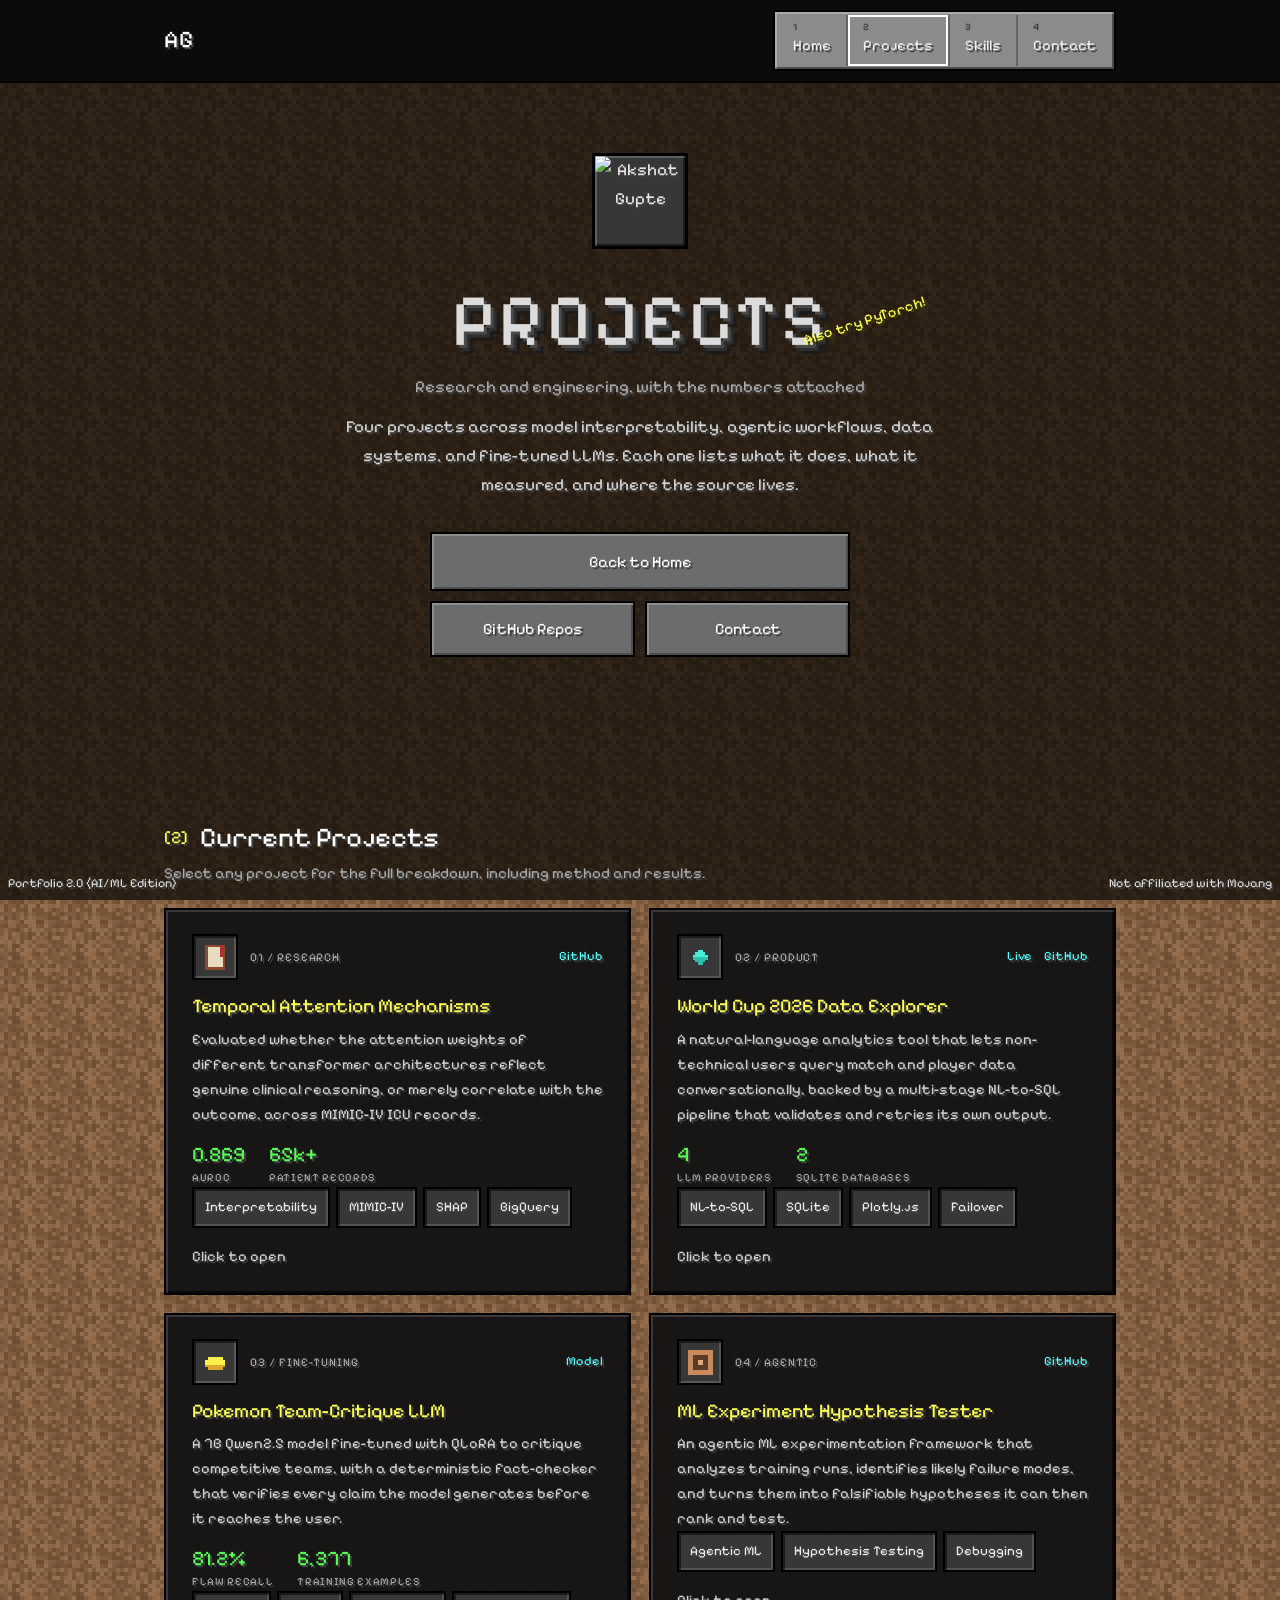
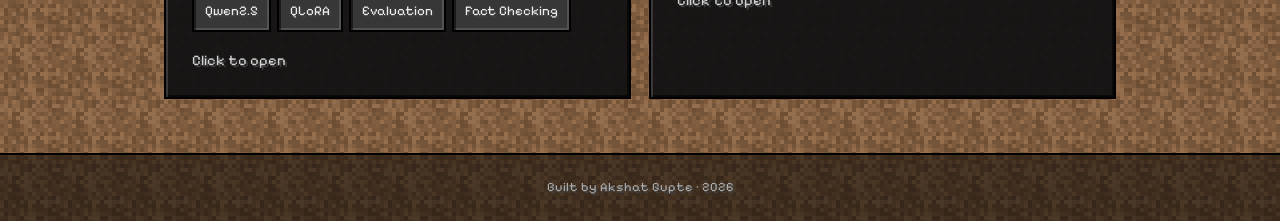
==== commit 4de4e571: "Version asset URLs to bust browser cache" ====
--- a/projects.html
+++ b/projects.html
@@ -8,8 +8,8 @@
   <link rel="preconnect" href="https://fonts.googleapis.com" />
   <link rel="preconnect" href="https://fonts.gstatic.com" crossorigin />
   <link href="https://fonts.googleapis.com/css2?family=Pixelify+Sans:wght@400;500;600;700&display=swap" rel="stylesheet" />
-  <script src="textures.js"></script>
-  <link rel="stylesheet" href="styles.css" />
+  <script src="textures.js?v=3"></script>
+  <link rel="stylesheet" href="styles.css?v=3" />
 </head>
 <body>
 
@@ -191,6 +191,6 @@
   <div class="hud-corner left">Portfolio 2.0 (AI/ML Edition)</div>
   <div class="hud-corner right">Not affiliated with Mojang</div>
 
-  <script src="script.js"></script>
+  <script src="script.js?v=3"></script>
 </body>
 </html>
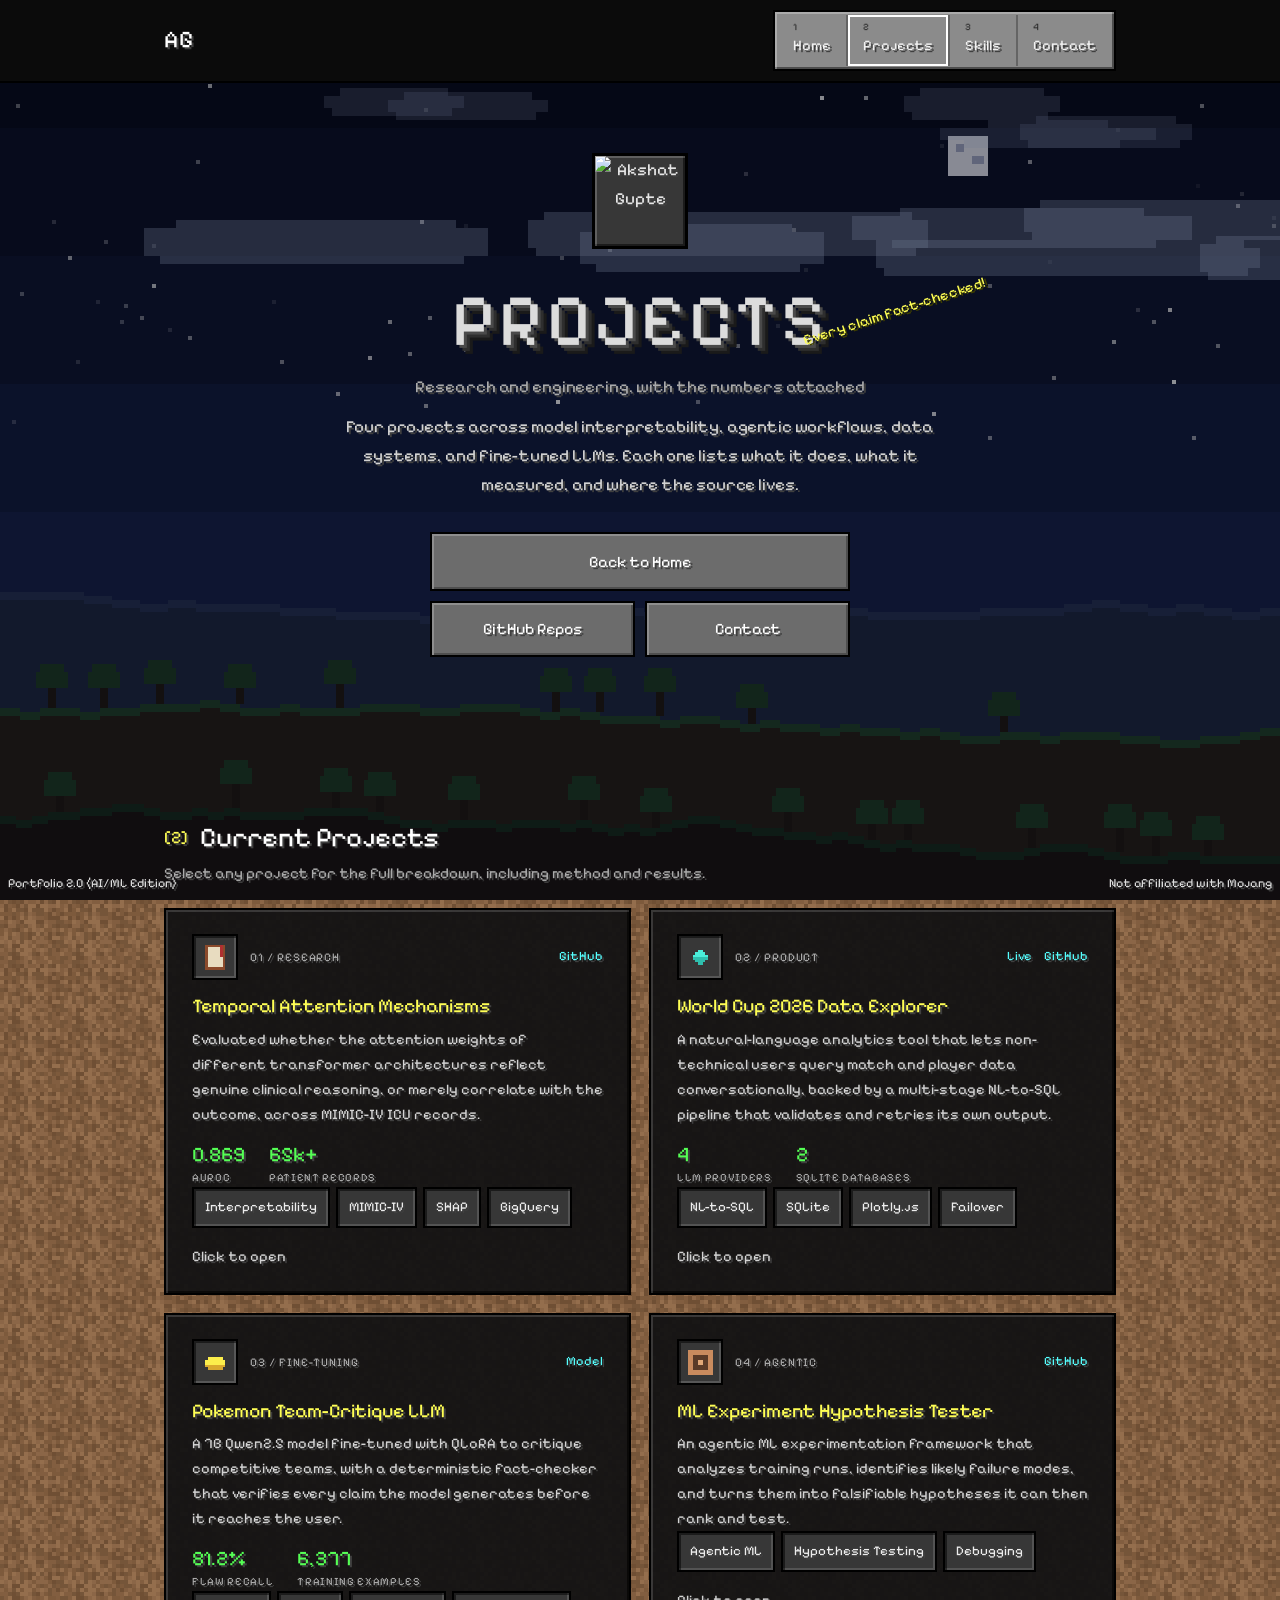
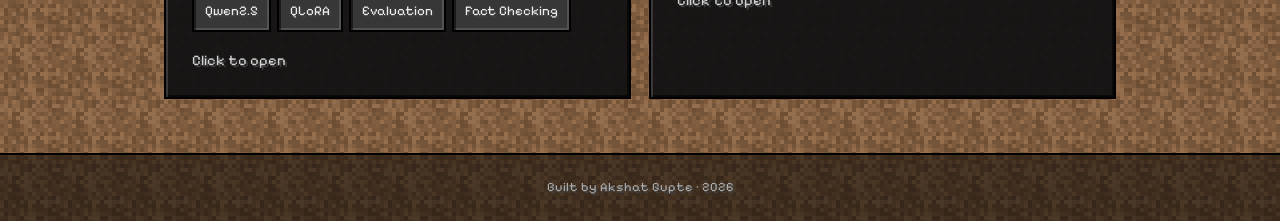
==== commit 6f635d44: "minecraft" ====
--- a/projects.html
+++ b/projects.html
@@ -8,10 +8,12 @@
   <link rel="preconnect" href="https://fonts.googleapis.com" />
   <link rel="preconnect" href="https://fonts.gstatic.com" crossorigin />
   <link href="https://fonts.googleapis.com/css2?family=Pixelify+Sans:wght@400;500;600;700&display=swap" rel="stylesheet" />
-  <script src="textures.js?v=3"></script>
-  <link rel="stylesheet" href="styles.css?v=3" />
+  <script src="textures.js?v=4"></script>
+  <link rel="stylesheet" href="styles.css?v=4" />
 </head>
 <body>
+
+  <canvas id="bg-scene" aria-hidden="true"></canvas>
 
   <div class="page">
 
@@ -191,6 +193,7 @@
   <div class="hud-corner left">Portfolio 2.0 (AI/ML Edition)</div>
   <div class="hud-corner right">Not affiliated with Mojang</div>
 
-  <script src="script.js?v=3"></script>
+  <script src="script.js?v=4"></script>
+  <script src="background.js?v=4"></script>
 </body>
 </html>
--- a/styles.css
+++ b/styles.css
@@ -58,14 +58,23 @@
 /* Keep the sticky hotbar from covering a section heading on anchor jumps */
 section[id] { scroll-margin-top: 84px; }
 
-/* The main menu dims its dirt background rather than showing it at full value */
+/* Animated night scene. The dirt tile on <body> stays underneath as the
+   fallback for when canvas or JS is unavailable. */
+#bg-scene {
+  position: fixed; inset: 0; z-index: 0;
+  width: 100%; height: 100%; display: block;
+  image-rendering: pixelated;
+  pointer-events: none;
+}
+
+/* A light scrim only -- enough to keep text legible without draining the sky */
 body::before {
-  content: ""; position: fixed; inset: 0; z-index: 0;
-  background: rgba(0, 0, 0, 0.66);
+  content: ""; position: fixed; inset: 0; z-index: 1;
+  background: rgba(6, 8, 18, 0.42);
   pointer-events: none;
 }
 
-.page { position: relative; z-index: 1; }
+.page { position: relative; z-index: 2; }
 .container { max-width: 1000px; margin: 0 auto; padding: 0 24px; }
 .center { text-align: center; margin-top: 32px; }
 
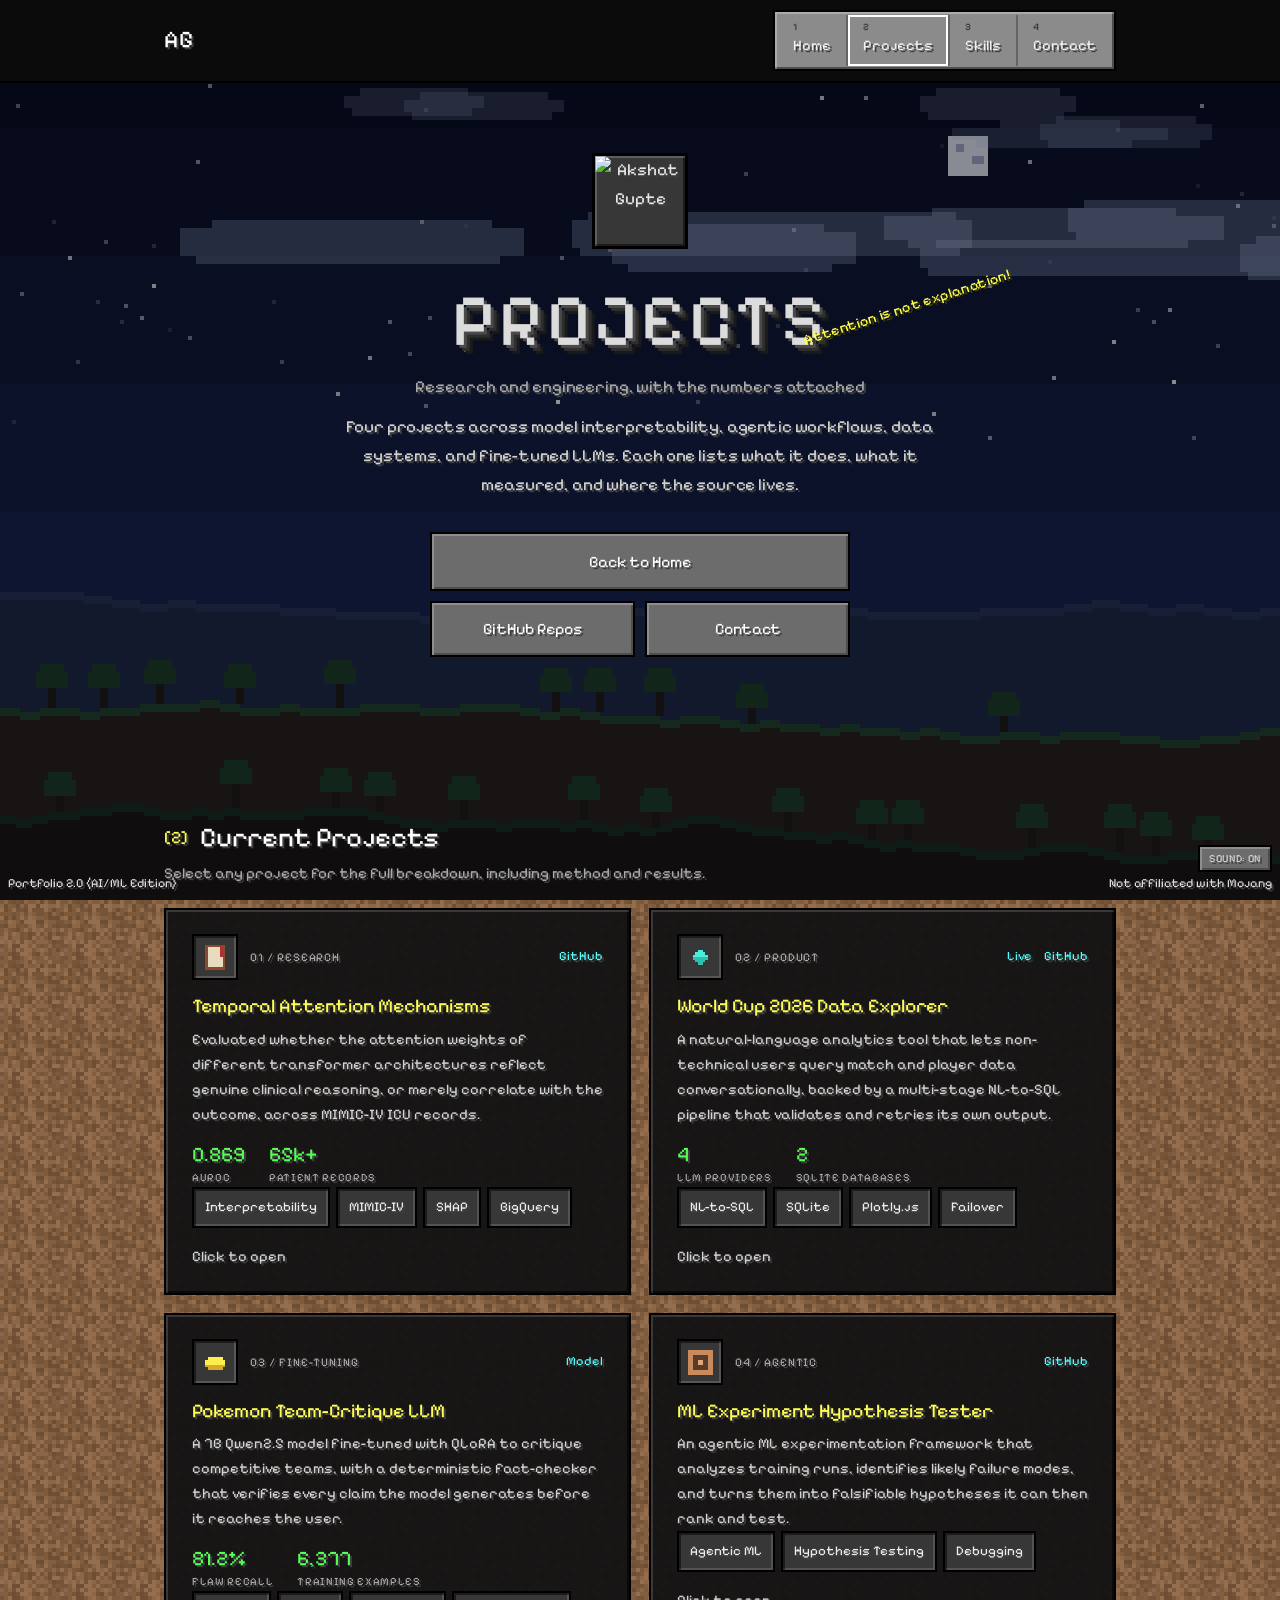
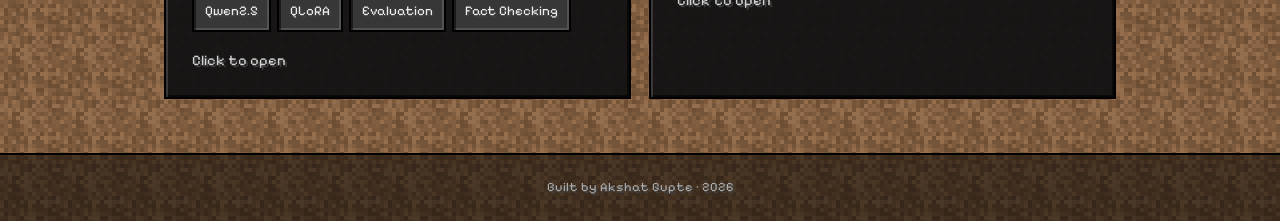
==== commit d0b6eafc: "minecraft" ====
--- a/projects.html
+++ b/projects.html
@@ -8,8 +8,8 @@
   <link rel="preconnect" href="https://fonts.googleapis.com" />
   <link rel="preconnect" href="https://fonts.gstatic.com" crossorigin />
   <link href="https://fonts.googleapis.com/css2?family=Pixelify+Sans:wght@400;500;600;700&display=swap" rel="stylesheet" />
-  <script src="textures.js?v=4"></script>
-  <link rel="stylesheet" href="styles.css?v=4" />
+  <script src="textures.js?v=5"></script>
+  <link rel="stylesheet" href="styles.css?v=5" />
 </head>
 <body>
 
@@ -193,7 +193,8 @@
   <div class="hud-corner left">Portfolio 2.0 (AI/ML Edition)</div>
   <div class="hud-corner right">Not affiliated with Mojang</div>
 
-  <script src="script.js?v=4"></script>
-  <script src="background.js?v=4"></script>
+  <script src="script.js?v=5"></script>
+  <script src="background.js?v=5"></script>
+  <script src="sound.js?v=5"></script>
 </body>
 </html>
--- a/styles.css
+++ b/styles.css
@@ -165,6 +165,18 @@
 .hud-corner.left { left: 8px; }
 .hud-corner.right { right: 8px; }
 
+/* sound toggle, stacked above the corner text */
+#sfx-toggle {
+  position: fixed; right: 8px; bottom: 28px; z-index: 95;
+  font-family: var(--font); font-size: 0.68rem; letter-spacing: 0.06em;
+  color: #dcdcdc; text-shadow: 2px 2px 0 var(--shadow);
+  background: var(--btn); border: 2px solid #000; cursor: pointer;
+  padding: 5px 9px;
+  box-shadow: inset 2px 2px 0 var(--btn-hi), inset -2px -2px 0 var(--btn-lo);
+}
+#sfx-toggle:hover { background: var(--btn-hover); color: var(--gold); border-color: #fff; }
+#sfx-toggle[aria-pressed="false"] { color: #8a8a8a; }
+
 /* ===== Hero / title screen ===== */
 .hero { padding: 70px 0 80px; text-align: center; }
 
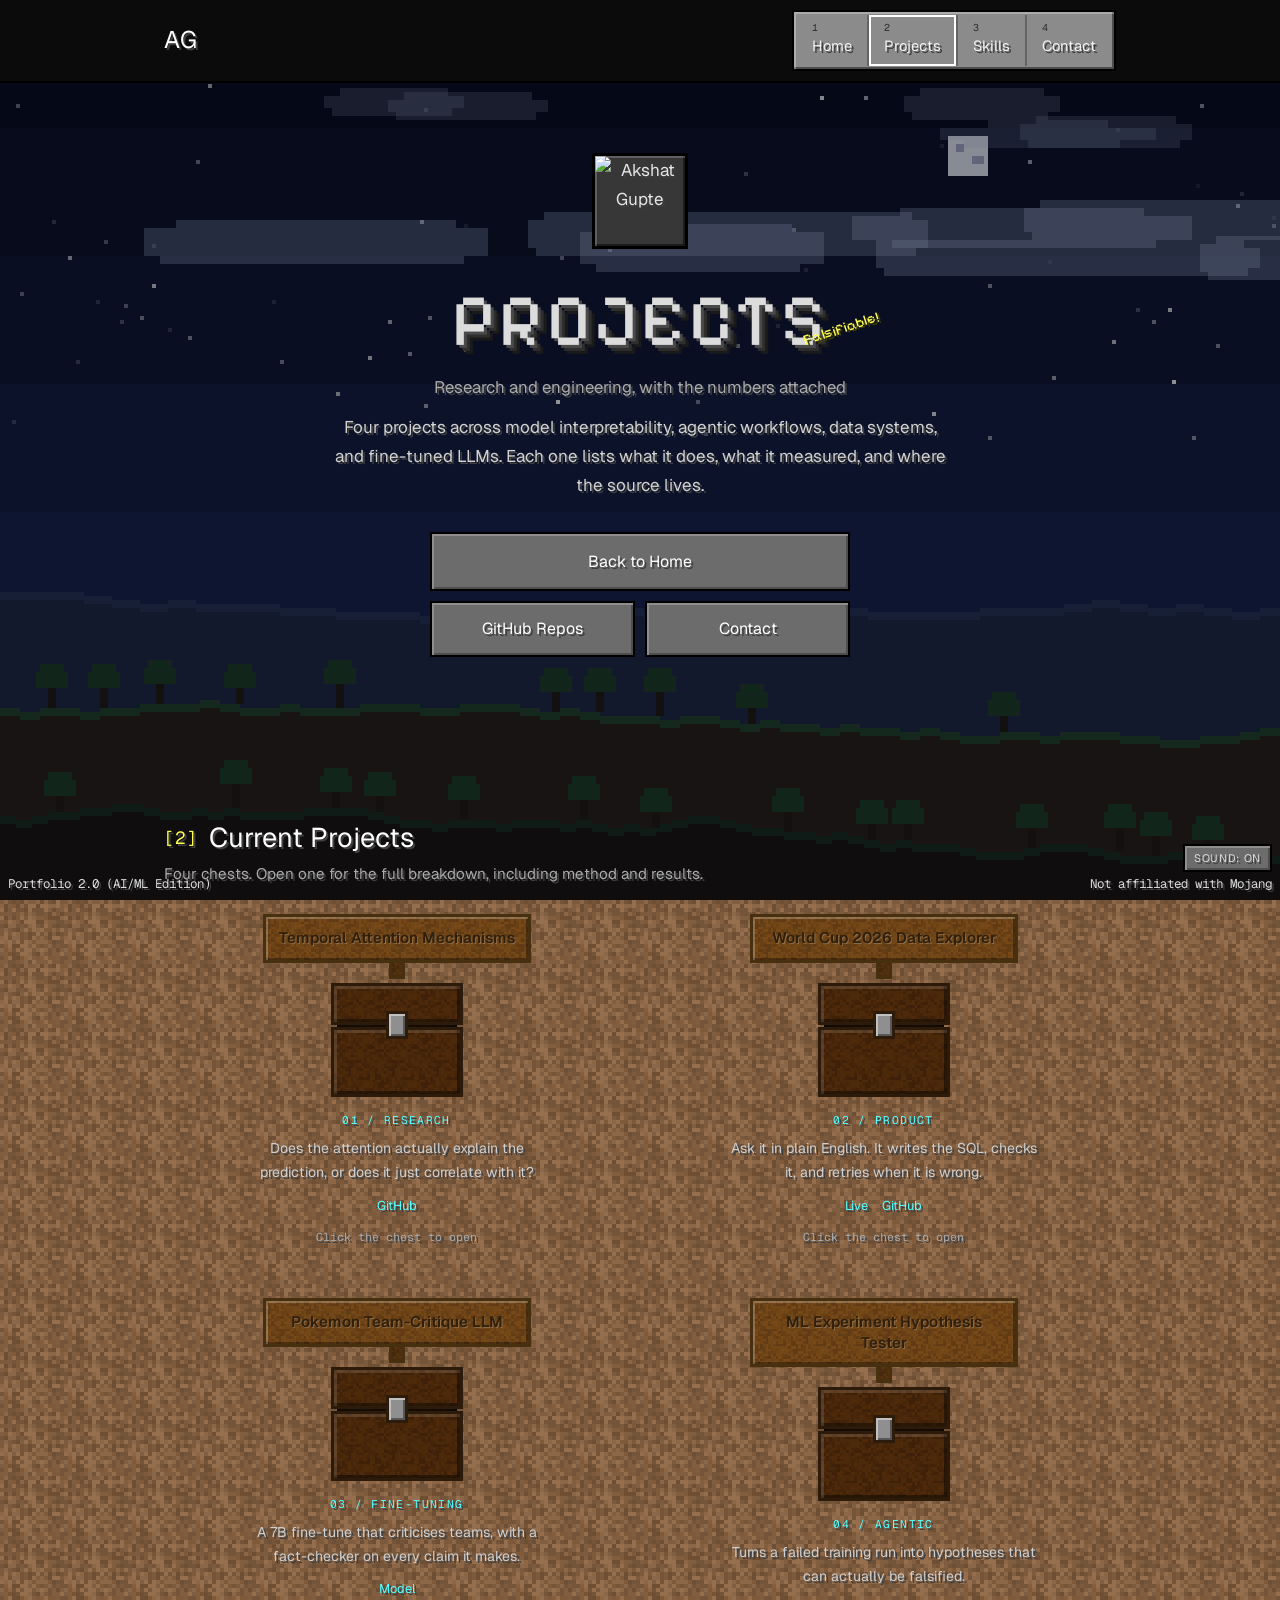
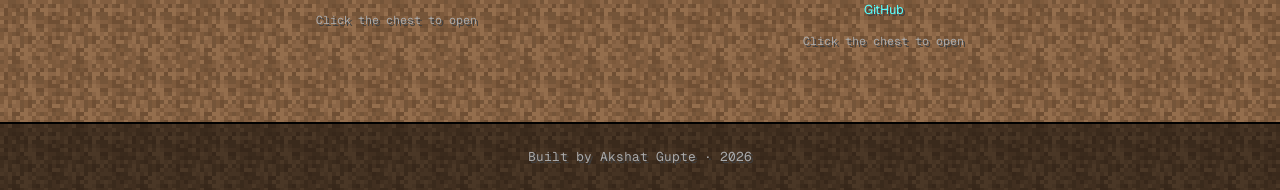
==== commit 78ed43ab: "minecraft" ====
--- a/projects.html
+++ b/projects.html
@@ -7,9 +7,9 @@
   <meta name="description" content="Selected projects by Akshat Gupte, covering interpretability research, agentic systems, data exploration, and fine-tuned LLMs." />
   <link rel="preconnect" href="https://fonts.googleapis.com" />
   <link rel="preconnect" href="https://fonts.gstatic.com" crossorigin />
-  <link href="https://fonts.googleapis.com/css2?family=Pixelify+Sans:wght@400;500;600;700&display=swap" rel="stylesheet" />
-  <script src="textures.js?v=5"></script>
-  <link rel="stylesheet" href="styles.css?v=5" />
+  <link href="https://fonts.googleapis.com/css2?family=Geist:wght@400;500;600;700&family=Geist+Mono:wght@400;500&family=Pixelify+Sans:wght@400;600&display=swap" rel="stylesheet" />
+  <script src="textures.js?v=6"></script>
+  <link rel="stylesheet" href="styles.css?v=6" />
 </head>
 <body>
 
@@ -62,110 +62,82 @@
     <div class="container">
       <div class="section-head">
         <h2 class="section-title"><span class="accent">[2]</span> Current Projects</h2>
-        <p class="section-lede">Select any project for the full breakdown, including method and results.</p>
+        <p class="section-lede">Four chests. Open one for the full breakdown, including method and results.</p>
       </div>
 
       <div class="projects-grid">
 
-        <article class="project-card mc-panel" data-project="temporal" tabindex="0">
-          <div class="project-top">
-            <span class="item-slot">
-              <svg viewBox="0 0 12 12" shape-rendering="crispEdges" aria-hidden="true"><path fill="#8b4a2b" d="M2 1h8v10H2z"/><path fill="#e8dcc0" d="M3 2h6v8H3z"/><path fill="#b03030" d="M8 1h1v5H8z"/></svg>
-            </span>
-            <span class="project-index">01 / RESEARCH</span>
-            <div class="project-links">
-              <a href="https://github.com/AkshatGupte/Research_Temporal_Mechanisms" target="_blank" rel="noopener">GitHub</a>
-            </div>
+        <article class="project-card" data-project="temporal" tabindex="0"
+                 role="button" aria-label="Open Temporal Attention Mechanisms">
+          <div class="sign"><span class="sign-text">Temporal Attention Mechanisms</span></div>
+          <div class="sign-post"></div>
+          <div class="chest" aria-hidden="true">
+            <div class="chest-inner"></div>
+            <div class="chest-body"></div>
+            <div class="chest-lid"></div>
+            <div class="chest-latch"></div>
           </div>
-          <h3>Temporal Attention Mechanisms</h3>
-          <p>
-            Evaluated whether the attention weights of different transformer
-            architectures reflect genuine clinical reasoning, or merely correlate
-            with the outcome, across MIMIC-IV ICU records.
-          </p>
-          <ul class="metrics">
-            <li><span class="metric-num">0.869</span><span class="metric-label">AUROC</span></li>
-            <li><span class="metric-num">65k+</span><span class="metric-label">Patient records</span></li>
-          </ul>
-          <ul class="tags">
-            <li>Interpretability</li><li>MIMIC-IV</li><li>SHAP</li><li>BigQuery</li>
-          </ul>
-          <p class="card-hint">Click to open</p>
+          <p class="chest-meta">01 / RESEARCH</p>
+          <p class="chest-teaser">Does the attention actually explain the prediction, or does it just correlate with it?</p>
+          <div class="project-links">
+            <a href="https://github.com/AkshatGupte/Research_Temporal_Mechanisms" target="_blank" rel="noopener">GitHub</a>
+          </div>
+          <p class="card-hint">Click the chest to open</p>
         </article>
 
-        <article class="project-card mc-panel" data-project="worldcup2026" tabindex="0">
-          <div class="project-top">
-            <span class="item-slot">
-              <svg viewBox="0 0 12 12" shape-rendering="crispEdges" aria-hidden="true"><path fill="#4aedd9" d="M5 3h2v1H5zM4 4h4v1H4zM3 5h6v2H3zM4 7h4v1H4zM5 8h2v1H5z"/><path fill="#2fbfae" d="M3 6h6v1H3zM4 7h4v1H4zM5 8h2v1H5z"/></svg>
-            </span>
-            <span class="project-index">02 / PRODUCT</span>
-            <div class="project-links">
-              <a href="https://world-cup-data-explorer.vercel.app/" target="_blank" rel="noopener">Live</a>
-              <a href="https://github.com/AkshatGupte/WorldCup-DataExplorer" target="_blank" rel="noopener">GitHub</a>
-            </div>
+        <article class="project-card" data-project="worldcup2026" tabindex="0"
+                 role="button" aria-label="Open World Cup 2026 Data Explorer">
+          <div class="sign"><span class="sign-text">World Cup 2026 Data Explorer</span></div>
+          <div class="sign-post"></div>
+          <div class="chest" aria-hidden="true">
+            <div class="chest-inner"></div>
+            <div class="chest-body"></div>
+            <div class="chest-lid"></div>
+            <div class="chest-latch"></div>
           </div>
-          <h3>World Cup 2026 Data Explorer</h3>
-          <p>
-            A natural-language analytics tool that lets non-technical users query
-            match and player data conversationally, backed by a multi-stage
-            NL-to-SQL pipeline that validates and retries its own output.
-          </p>
-          <ul class="metrics">
-            <li><span class="metric-num">4</span><span class="metric-label">LLM providers</span></li>
-            <li><span class="metric-num">2</span><span class="metric-label">SQLite databases</span></li>
-          </ul>
-          <ul class="tags">
-            <li>NL-to-SQL</li><li>SQLite</li><li>Plotly.js</li><li>Failover</li>
-          </ul>
-          <p class="card-hint">Click to open</p>
+          <p class="chest-meta">02 / PRODUCT</p>
+          <p class="chest-teaser">Ask it in plain English. It writes the SQL, checks it, and retries when it is wrong.</p>
+          <div class="project-links">
+            <a href="https://world-cup-data-explorer.vercel.app/" target="_blank" rel="noopener">Live</a>
+            <a href="https://github.com/AkshatGupte/WorldCup-DataExplorer" target="_blank" rel="noopener">GitHub</a>
+          </div>
+          <p class="card-hint">Click the chest to open</p>
         </article>
 
-        <article class="project-card mc-panel" data-project="pokemon" tabindex="0">
-          <div class="project-top">
-            <span class="item-slot">
-              <svg viewBox="0 0 12 12" shape-rendering="crispEdges" aria-hidden="true"><path fill="#fcee4b" d="M3 4h6v1H3zM2 5h8v3H2zM3 8h6v1H3z"/><path fill="#d9a92e" d="M2 7h8v1H2zM3 8h6v1H3z"/></svg>
-            </span>
-            <span class="project-index">03 / FINE-TUNING</span>
-            <div class="project-links">
-              <a href="https://huggingface.co/Rendred/vgc-critique-qlora" target="_blank" rel="noopener">Model</a>
-            </div>
+        <article class="project-card" data-project="pokemon" tabindex="0"
+                 role="button" aria-label="Open Pokemon Team-Critique LLM">
+          <div class="sign"><span class="sign-text">Pokemon Team-Critique LLM</span></div>
+          <div class="sign-post"></div>
+          <div class="chest" aria-hidden="true">
+            <div class="chest-inner"></div>
+            <div class="chest-body"></div>
+            <div class="chest-lid"></div>
+            <div class="chest-latch"></div>
           </div>
-          <h3>Pokemon Team-Critique LLM</h3>
-          <p>
-            A 7B Qwen2.5 model fine-tuned with QLoRA to critique competitive teams,
-            with a deterministic fact-checker that verifies every claim the model
-            generates before it reaches the user.
-          </p>
-          <ul class="metrics">
-            <li><span class="metric-num">81.2%</span><span class="metric-label">Flaw recall</span></li>
-            <li><span class="metric-num">6,377</span><span class="metric-label">Training examples</span></li>
-          </ul>
-          <ul class="tags">
-            <li>Qwen2.5</li><li>QLoRA</li><li>Evaluation</li><li>Fact Checking</li>
-          </ul>
-          <p class="card-hint">Click to open</p>
+          <p class="chest-meta">03 / FINE-TUNING</p>
+          <p class="chest-teaser">A 7B fine-tune that criticises teams, with a fact-checker on every claim it makes.</p>
+          <div class="project-links">
+            <a href="https://huggingface.co/Rendred/vgc-critique-qlora" target="_blank" rel="noopener">Model</a>
+          </div>
+          <p class="card-hint">Click the chest to open</p>
         </article>
 
-        <article class="project-card mc-panel" data-project="mltester" tabindex="0">
-          <div class="project-top">
-            <span class="item-slot">
-              <svg viewBox="0 0 12 12" shape-rendering="crispEdges" aria-hidden="true"><path fill="#c98b5e" d="M1 1h10v10H1z"/><path fill="#5a3b28" d="M3 3h6v6H3z"/><path fill="#e0a878" d="M5 5h2v2H5z"/></svg>
-            </span>
-            <span class="project-index">04 / AGENTIC</span>
-            <div class="project-links">
-              <a href="https://github.com/AkshatGupte/ML-Experiment-Tester" target="_blank" rel="noopener">GitHub</a>
-            </div>
+        <article class="project-card" data-project="mltester" tabindex="0"
+                 role="button" aria-label="Open ML Experiment Hypothesis Tester">
+          <div class="sign"><span class="sign-text">ML Experiment Hypothesis Tester</span></div>
+          <div class="sign-post"></div>
+          <div class="chest" aria-hidden="true">
+            <div class="chest-inner"></div>
+            <div class="chest-body"></div>
+            <div class="chest-lid"></div>
+            <div class="chest-latch"></div>
           </div>
-          <h3>ML Experiment Hypothesis Tester</h3>
-          <p>
-            An agentic ML experimentation framework that analyzes training runs,
-            identifies likely failure modes, and turns them into falsifiable
-            hypotheses it can then rank and test.
-          </p>
-          <ul class="tags">
-            <li>Agentic ML</li><li>Hypothesis Testing</li><li>Debugging</li>
-          </ul>
-          <p class="card-hint">Click to open</p>
+          <p class="chest-meta">04 / AGENTIC</p>
+          <p class="chest-teaser">Turns a failed training run into hypotheses that can actually be falsified.</p>
+          <div class="project-links">
+            <a href="https://github.com/AkshatGupte/ML-Experiment-Tester" target="_blank" rel="noopener">GitHub</a>
+          </div>
+          <p class="card-hint">Click the chest to open</p>
         </article>
 
       </div>
@@ -193,8 +165,8 @@
   <div class="hud-corner left">Portfolio 2.0 (AI/ML Edition)</div>
   <div class="hud-corner right">Not affiliated with Mojang</div>
 
-  <script src="script.js?v=5"></script>
-  <script src="background.js?v=5"></script>
-  <script src="sound.js?v=5"></script>
+  <script src="script.js?v=6"></script>
+  <script src="background.js?v=6"></script>
+  <script src="sound.js?v=6"></script>
 </body>
 </html>
--- a/styles.css
+++ b/styles.css
@@ -33,7 +33,11 @@
   --xp: #80ff20;
 
   --shadow: #3f3f3f;
-  --font: "Pixelify Sans", "Courier New", monospace;
+  /* Geist for anything you actually have to read; the pixel face is kept for
+     the one place legibility does not matter and the look does -- the title. */
+  --font: "Geist", system-ui, -apple-system, sans-serif;
+  --font-mono: "Geist Mono", ui-monospace, "Courier New", monospace;
+  --font-pixel: "Pixelify Sans", "Courier New", monospace;
 }
 
 * { margin: 0; padding: 0; box-sizing: border-box; }
@@ -48,11 +52,22 @@
   background-image: var(--tex-dirt);
   background-size: 64px 64px;
   image-rendering: pixelated;
-  -webkit-font-smoothing: none;
-  /* Pixelify Sans ships broken fi/fl ligatures ("workflows" renders as
-     "workAows"), so ligature substitution is turned off everywhere. */
+}
+
+/* Pixelify Sans ships broken fi/fl ligatures ("workflows" renders as
+   "workAows"), so they are disabled wherever that face is still used. */
+.mc-title, .splash {
+  font-family: var(--font-pixel);
   font-variant-ligatures: none;
   font-feature-settings: "liga" 0, "clig" 0;
+  -webkit-font-smoothing: none;
+}
+
+/* Small chrome: labels, numbers, counters */
+.slot-num, .project-index, .chest-meta, .metric-num, .metric-label,
+.facts dt, .tags li, .hud-corner, .footer, #sfx-toggle, .card-hint,
+.section-title .accent, .modal-subhead, .stat-num, .xp-level, .feature-meta {
+  font-family: var(--font-mono);
 }
 
 /* Keep the sticky hotbar from covering a section heading on anchor jumps */
@@ -274,15 +289,85 @@
 }
 
 /* ===== Advancements (project list) ===== */
-.projects-grid { display: grid; grid-template-columns: repeat(2, 1fr); gap: 18px; }
-.project-card { display: flex; flex-direction: column; cursor: pointer; }
-.project-card:hover, .project-card:focus-visible {
-  outline: none;
-  box-shadow:
-    inset 2px 2px 0 rgba(255, 255, 255, 0.15),
-    inset -2px -2px 0 rgba(0, 0, 0, 0.6),
-    0 0 0 2px var(--white);
-}
+/* ===== Projects as chests ==========================================
+   Each project is a chest with a sign nailed above it. Clicking the chest
+   swings the lid back and opens the GUI, which is what happens in the game.
+   Motion is stepped, never eased, so the lid snaps through frames.
+   =================================================================== */
+.projects-grid { display: grid; grid-template-columns: repeat(2, 1fr); gap: 28px 22px; }
+
+.project-card {
+  display: flex; flex-direction: column; align-items: center; text-align: center;
+  cursor: pointer; padding: 6px 8px 18px; background: none; border: none;
+}
+.project-card:focus-visible { outline: 3px solid var(--white); outline-offset: 4px; }
+
+/* --- the sign --- */
+.sign {
+  position: relative; z-index: 2; width: 100%; max-width: 268px;
+  padding: 11px 13px;
+  background-color: #ab8144;
+  background-image: var(--tex-plank);
+  background-size: 40px 40px;
+  background-blend-mode: multiply;
+  image-rendering: pixelated;
+  border: 3px solid #46300f;
+  box-shadow: inset 2px 2px 0 rgba(255, 255, 255, 0.24), inset -2px -2px 0 rgba(0, 0, 0, 0.34);
+}
+.sign-text {
+  display: block; font-size: 0.95rem; font-weight: 600; line-height: 1.35;
+  color: #2f1f0b;                                   /* sign text is dark on oak */
+  text-shadow: 1px 1px 0 rgba(255, 255, 255, 0.20);
+}
+.sign-post {
+  width: 16px; height: 16px; z-index: 1;
+  background-color: #7d5a2b;
+  background-image: var(--tex-plank);
+  background-size: 28px 28px;
+  background-blend-mode: multiply;
+  image-rendering: pixelated;
+  border: 3px solid #46300f; border-top: none;
+}
+
+/* --- the chest --- */
+.chest { position: relative; width: 132px; height: 114px; margin-top: 4px; perspective: 360px; }
+.chest-lid, .chest-body {
+  position: absolute; left: 0; right: 0;
+  background-color: #70491f;
+  background-image: var(--tex-plank);
+  background-size: 44px 44px;
+  background-blend-mode: multiply;
+  image-rendering: pixelated;
+  border: 3px solid #2c1b0a;
+  box-shadow: inset 3px 3px 0 rgba(255, 255, 255, 0.12), inset -3px -3px 0 rgba(0, 0, 0, 0.44);
+}
+.chest-inner {                                       /* revealed once the lid lifts */
+  position: absolute; left: 6px; right: 6px; top: 6px; height: 42px; z-index: 0;
+  background: #150d05;
+  box-shadow: inset 0 4px 8px rgba(0, 0, 0, 0.9);
+}
+.chest-body { top: 44px; bottom: 0; z-index: 1; }
+.chest-lid {
+  top: 0; height: 42px; z-index: 2;
+  transform-origin: center top;
+  transition: transform 0.18s steps(3, end);
+}
+.chest-latch {
+  position: absolute; left: 50%; top: 28px; margin-left: -11px; z-index: 3;
+  width: 22px; height: 28px;
+  background: #8f8f8f; border: 3px solid #2c1b0a;
+  box-shadow: inset 2px 2px 0 #c0c0c0, inset -2px -2px 0 #575757;
+  transform-origin: center top;
+  transition: transform 0.18s steps(3, end);
+}
+.project-card:hover .chest-lid,
+.project-card:focus-visible .chest-lid { transform: rotateX(-18deg); }
+.project-card.open .chest-lid { transform: rotateX(-82deg); }
+.project-card.open .chest-latch { transform: rotateX(-82deg) translateY(-2px); }
+
+.chest-meta { margin-top: 14px; font-size: 0.7rem; letter-spacing: 0.12em; color: var(--aqua); }
+.chest-teaser { margin-top: 7px; font-size: 0.88rem; color: #cfcfcf; max-width: 34ch; }
+
 .project-top { display: flex; align-items: center; gap: 12px; margin-bottom: 14px; }
 .item-slot {
   flex: 0 0 auto; width: 46px; height: 46px; display: grid; place-items: center;
@@ -291,16 +376,16 @@
 }
 .item-slot svg { width: 30px; height: 30px; image-rendering: pixelated; }
 .project-index { font-size: 0.74rem; color: var(--gray); letter-spacing: 0.08em; }
-.project-links { margin-left: auto; display: flex; gap: 12px; font-size: 0.8rem; }
+.project-links { display: flex; gap: 14px; font-size: 0.8rem; margin-top: 10px; }
 .project-links a { color: var(--aqua); }
 .project-links a:hover { color: var(--gold); }
 .project-card h3 { font-size: 1.22rem; color: var(--gold); margin-bottom: 8px; }
-.project-card p { font-size: 0.92rem; color: #d4d4d4; flex: 1; }
 
 .metrics { list-style: none; display: flex; gap: 24px; flex-wrap: wrap; margin-top: 16px; }
 .metric-num { display: block; font-size: 1.3rem; color: var(--green); line-height: 1.2; }
 .metric-label { display: block; font-size: 0.7rem; color: var(--gray); letter-spacing: 0.06em; text-transform: uppercase; }
-.card-hint { margin-top: 16px; font-size: 0.78rem; color: var(--gray); }
+.card-hint { margin-top: 10px; font-size: 0.72rem; color: var(--gray); }
+.project-card.open .card-hint { visibility: hidden; }
 .project-card:hover .card-hint { color: var(--gold); }
 
 /* home page work list */
